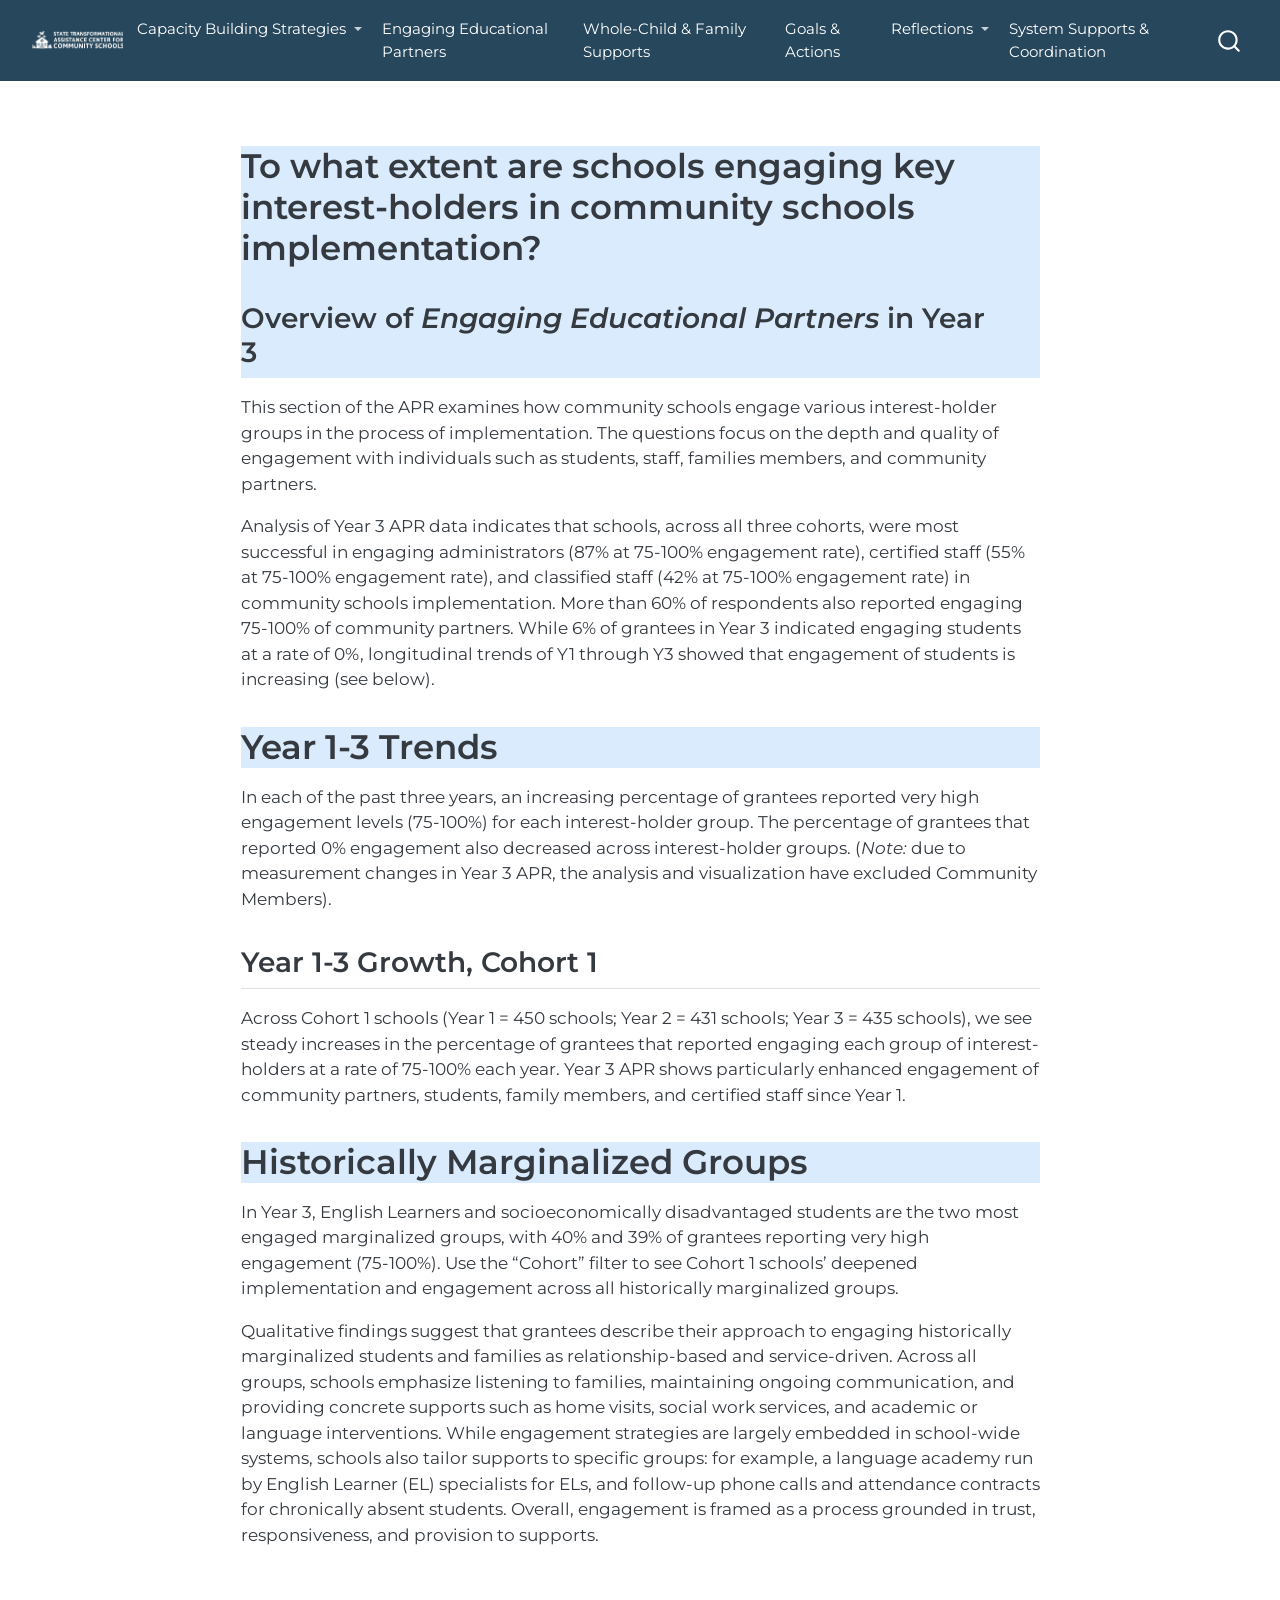
==== docs/Engaging Educational Partners.html @ 406f583f "inital commit" ====
<!DOCTYPE html>
<html xmlns="http://www.w3.org/1999/xhtml" lang="en" xml:lang="en"><head>

<meta charset="utf-8">
<meta name="generator" content="quarto-1.9.35">

<meta name="viewport" content="width=device-width, initial-scale=1.0, user-scalable=yes">


<title>Engaging Educational Partners</title>
<style>
/* Default styles provided by pandoc.
** See https://pandoc.org/MANUAL.html#variables-for-html for config info.
*/
code{white-space: pre-wrap;}
span.smallcaps{font-variant: small-caps;}
div.columns{display: flex; gap: min(4vw, 1.5em);}
div.column{flex: auto; overflow-x: auto;}
div.hanging-indent{margin-left: 1.5em; text-indent: -1.5em;}
ul.task-list{list-style: none;}
ul.task-list li input[type="checkbox"] {
  width: 0.8em;
  margin: 0 0.8em 0.2em -1em; /* quarto-specific, see https://github.com/quarto-dev/quarto-cli/issues/4556 */ 
  vertical-align: middle;
}
</style>


<script src="site_libs/quarto-nav/quarto-nav.js"></script>
<script src="site_libs/quarto-nav/headroom.min.js"></script>
<script src="site_libs/clipboard/clipboard.min.js"></script>
<script src="site_libs/quarto-search/autocomplete.umd.js"></script>
<script src="site_libs/quarto-search/fuse.min.js"></script>
<script src="site_libs/quarto-search/quarto-search.js"></script>
<meta name="quarto:offset" content="./">
<link href="./images/logo/STAC-Logo-Vertical.png" rel="icon" type="image/png">
<script src="site_libs/quarto-html/quarto.js" type="module"></script>
<script src="site_libs/quarto-html/tabsets/tabsets.js" type="module"></script>
<script src="site_libs/quarto-html/popper.min.js"></script>
<script src="site_libs/quarto-html/tippy.umd.min.js"></script>
<script src="site_libs/quarto-html/anchor.min.js"></script>
<link href="site_libs/quarto-html/tippy.css" rel="stylesheet">
<link href="site_libs/quarto-html/quarto-syntax-highlighting-46f66b053e56abd73bb6e954d61a315b.css" rel="stylesheet" id="quarto-text-highlighting-styles">
<script src="site_libs/bootstrap/bootstrap.min.js"></script>
<link href="site_libs/bootstrap/bootstrap-icons.css" rel="stylesheet">
<link href="site_libs/bootstrap/bootstrap-a0f9fd0d421825b736dc1bbcbcba2219.min.css" rel="stylesheet" append-hash="true" id="quarto-bootstrap" data-mode="light">
<script id="quarto-search-options" type="application/json">{
  "location": "navbar",
  "copy-button": false,
  "collapse-after": 3,
  "panel-placement": "end",
  "type": "overlay",
  "limit": 50,
  "keyboard-shortcut": [
    "f",
    "/",
    "s"
  ],
  "show-item-context": false,
  "language": {
    "search-no-results-text": "No results",
    "search-matching-documents-text": "matching documents",
    "search-copy-link-title": "Copy link to search",
    "search-hide-matches-text": "Hide additional matches",
    "search-more-match-text": "more match in this document",
    "search-more-matches-text": "more matches in this document",
    "search-clear-button-title": "Clear",
    "search-text-placeholder": "",
    "search-detached-cancel-button-title": "Cancel",
    "search-submit-button-title": "Submit",
    "search-label": "Search"
  }
}</script>


<link rel="stylesheet" href="styles.css">
</head>

<body class="nav-fixed fullcontent quarto-light">

<div id="quarto-search-results"></div>
  <header id="quarto-header" class="headroom fixed-top">
    <nav class="navbar navbar-expand-lg " data-bs-theme="dark">
      <div class="navbar-container container-fluid">
      <div class="navbar-brand-container mx-auto">
    <a href="./index.html" class="navbar-brand navbar-brand-logo">
    <img src="./images/logo/STAC-Logo-Horizontal-White.png" alt="" class="navbar-logo light-content">
    <img src="./images/logo/STAC-Logo-Horizontal-White.png" alt="" class="navbar-logo dark-content">
    </a>
  </div>
            <div id="quarto-search" class="" title="Search"></div>
          <button class="navbar-toggler" type="button" data-bs-toggle="collapse" data-bs-target="#navbarCollapse" aria-controls="navbarCollapse" role="menu" aria-expanded="false" aria-label="Toggle navigation" onclick="if (window.quartoToggleHeadroom) { window.quartoToggleHeadroom(); }">
  <span class="navbar-toggler-icon"></span>
</button>
          <div class="collapse navbar-collapse" id="navbarCollapse">
            <ul class="navbar-nav navbar-nav-scroll me-auto">
  <li class="nav-item dropdown ">
    <a class="nav-link dropdown-toggle" href="#" id="nav-menu-capacity-building-strategies" role="link" data-bs-toggle="dropdown" aria-expanded="false">
 <span class="menu-text">Capacity Building Strategies</span>
    </a>
    <ul class="dropdown-menu" aria-labelledby="nav-menu-capacity-building-strategies">    
        <li>
    <a class="dropdown-item" href="./CBS/Schools - Capacity Building Strategies.html">
 <span class="dropdown-text">Site</span></a>
  </li>  
        <li>
    <a class="dropdown-item" href="./CBS/cbs-lea.html">
 <span class="dropdown-text">LEA</span></a>
  </li>  
    </ul>
  </li>
  <li class="nav-item">
    <a class="nav-link active" href="./Engaging Educational Partners.html" aria-current="page"> 
<span class="menu-text">Engaging Educational Partners</span></a>
  </li>  
  <li class="nav-item">
    <a class="nav-link" href="./WCFSI.html"> 
<span class="menu-text">Whole-Child &amp; Family Supports</span></a>
  </li>  
  <li class="nav-item">
    <a class="nav-link" href="./Goals and Actions.html"> 
<span class="menu-text">Goals &amp; Actions</span></a>
  </li>  
  <li class="nav-item dropdown ">
    <a class="nav-link dropdown-toggle" href="#" id="nav-menu-reflections" role="link" data-bs-toggle="dropdown" aria-expanded="false">
 <span class="menu-text">Reflections</span>
    </a>
    <ul class="dropdown-menu" aria-labelledby="nav-menu-reflections">    
        <li>
    <a class="dropdown-item" href="./reflections/school-reflections.html">
 <span class="dropdown-text">Site</span></a>
  </li>  
        <li>
    <a class="dropdown-item" href="./reflections/lea-reflections.html">
 <span class="dropdown-text">LEA</span></a>
  </li>  
    </ul>
  </li>
  <li class="nav-item">
    <a class="nav-link" href="./system-level-analysis.html"> 
<span class="menu-text">System Supports &amp; Coordination</span></a>
  </li>  
</ul>
          </div> <!-- /navcollapse -->
            <div class="quarto-navbar-tools">
</div>
      </div> <!-- /container-fluid -->
    </nav>
</header>
<!-- content -->
<div id="quarto-content" class="quarto-container page-columns page-rows-contents page-layout-article page-navbar">
<!-- sidebar -->
<!-- margin-sidebar -->
    
<!-- main -->
<main class="content" id="quarto-document-content"><header id="title-block-header" class="quarto-title-block"></header>




<section id="to-what-extent-are-schools-engaging-key-interest-holders-in-community-schools-implementation" class="level1 hero-banner">
<h1>To what extent are schools engaging key interest-holders in community schools implementation?</h1>
<section id="overview-of-engaging-educational-partners-in-year-3" class="level2">
<h2 class="anchored" data-anchor-id="overview-of-engaging-educational-partners-in-year-3">Overview of <em>Engaging Educational Partners</em> in Year 3</h2>
</section>
</section>
<p>This section of the APR examines how community schools engage various interest-holder groups in the process of implementation. The questions focus on the depth and quality of engagement with individuals such as students, staff, families members, and community partners.</p>
<p>Analysis of Year 3 APR data indicates that schools, across all three cohorts, were most successful in engaging administrators (87% at 75-100% engagement rate), certified staff (55% at 75-100% engagement rate), and classified staff (42% at 75-100% engagement rate) in community schools implementation. More than 60% of respondents also reported engaging 75-100% of community partners. While 6% of grantees in Year 3 indicated engaging students at a rate of 0%, longitudinal trends of Y1 through Y3 showed that engagement of students is increasing (see below).</p>
<div class="tableauPlaceholder" id="viz1770403407906" style="position: relative"><noscript><a href="#"><img alt="Dashboard 1 " src="https://public.tableau.com/static/images/Y3/Y3_Engaging_Ed_Partners_2/Dashboard1/1_rss.png" style="border: none"></a></noscript><object class="tableauViz" style="display:none;"><param name="host_url" value="https%3A%2F%2Fpublic.tableau.com%2F"> <param name="embed_code_version" value="3"> <param name="site_root" value=""><param name="name" value="Y3_Engaging_Ed_Partners_2/Dashboard1"><param name="tabs" value="no"><param name="toolbar" value="yes"><param name="static_image" value="https://public.tableau.com/static/images/Y3/Y3_Engaging_Ed_Partners_2/Dashboard1/1.png"> <param name="animate_transition" value="yes"><param name="display_static_image" value="yes"><param name="display_spinner" value="yes"><param name="display_overlay" value="yes"><param name="display_count" value="yes"><param name="language" value="en-US"></object></div>                <script type="text/javascript">                    var divElement = document.getElementById('viz1770403407906');                    var vizElement = divElement.getElementsByTagName('object')[0];                    if ( divElement.offsetWidth > 800 ) { vizElement.style.width='1000px';vizElement.style.height='827px';} else if ( divElement.offsetWidth > 500 ) { vizElement.style.width='1000px';vizElement.style.height='827px';} else { vizElement.style.width='100%';vizElement.style.height='727px';}                     var scriptElement = document.createElement('script');                    scriptElement.src = 'https://public.tableau.com/javascripts/api/viz_v1.js';                    vizElement.parentNode.insertBefore(scriptElement, vizElement);                </script>
<section id="year-1-3-trends" class="level1 hero-banner">
<h1>Year 1-3 Trends</h1>
</section>
<p>In each of the past three years, an increasing percentage of grantees reported very high engagement levels (75-100%) for each interest-holder group. The percentage of grantees that reported 0% engagement also decreased across interest-holder groups. (<em>Note:</em> due to measurement changes in Year 3 APR, the analysis and visualization have excluded Community Members).</p>
<div class="tableauPlaceholder" id="viz1769935738367" style="position: relative"><noscript><a href="#"><img alt="Stacked_Years " src="https://public.tableau.com/static/images/En/Engage_Ed_Partners_AllYears/Stacked_Years/1_rss.png" style="border: none"></a></noscript><object class="tableauViz" style="display:none;"><param name="host_url" value="https%3A%2F%2Fpublic.tableau.com%2F"> <param name="embed_code_version" value="3"> <param name="site_root" value=""><param name="name" value="Engage_Ed_Partners_AllYears/Stacked_Years"><param name="tabs" value="no"><param name="toolbar" value="yes"><param name="static_image" value="https://public.tableau.com/static/images/En/Engage_Ed_Partners_AllYears/Stacked_Years/1.png"> <param name="animate_transition" value="yes"><param name="display_static_image" value="yes"><param name="display_spinner" value="yes"><param name="display_overlay" value="yes"><param name="display_count" value="yes"><param name="language" value="en-US"></object></div>                <script type="text/javascript">                    var divElement = document.getElementById('viz1769935738367');                    var vizElement = divElement.getElementsByTagName('object')[0];                    if ( divElement.offsetWidth > 800 ) { vizElement.style.width='1000px';vizElement.style.height='827px';} else if ( divElement.offsetWidth > 500 ) { vizElement.style.width='1000px';vizElement.style.height='827px';} else { vizElement.style.width='100%';vizElement.style.height='1127px';}                     var scriptElement = document.createElement('script');                    scriptElement.src = 'https://public.tableau.com/javascripts/api/viz_v1.js';                    vizElement.parentNode.insertBefore(scriptElement, vizElement);                </script>
<section id="year-1-3-growth-cohort-1" class="level2">
<h2 class="anchored" data-anchor-id="year-1-3-growth-cohort-1">Year 1-3 Growth, Cohort 1</h2>
<p>Across Cohort 1 schools (Year 1 = 450 schools; Year 2 = 431 schools; Year 3 = 435 schools), we see steady increases in the percentage of grantees that reported engaging each group of interest-holders at a rate of 75-100% each year. Year 3 APR shows particularly enhanced engagement of community partners, students, family members, and certified staff since Year 1.</p>
<div class="tableauPlaceholder" id="viz1770403913895" style="position: relative"><noscript><a href="#"><img alt="Stacked_Years " src="https://public.tableau.com/static/images/En/Engage_Growth_High_Engagement/Stacked_Years/1_rss.png" style="border: none"></a></noscript><object class="tableauViz" style="display:none;"><param name="host_url" value="https%3A%2F%2Fpublic.tableau.com%2F"> <param name="embed_code_version" value="3"> <param name="site_root" value=""><param name="name" value="Engage_Growth_High_Engagement/Stacked_Years"><param name="tabs" value="no"><param name="toolbar" value="yes"><param name="static_image" value="https://public.tableau.com/static/images/En/Engage_Growth_High_Engagement/Stacked_Years/1.png"> <param name="animate_transition" value="yes"><param name="display_static_image" value="yes"><param name="display_spinner" value="yes"><param name="display_overlay" value="yes"><param name="display_count" value="yes"><param name="language" value="en-US"></object></div>                <script type="text/javascript">                    var divElement = document.getElementById('viz1770403913895');                    var vizElement = divElement.getElementsByTagName('object')[0];                    if ( divElement.offsetWidth > 800 ) { vizElement.style.width='1000px';vizElement.style.height='827px';} else if ( divElement.offsetWidth > 500 ) { vizElement.style.width='1000px';vizElement.style.height='827px';} else { vizElement.style.width='100%';vizElement.style.height='727px';}                     var scriptElement = document.createElement('script');                    scriptElement.src = 'https://public.tableau.com/javascripts/api/viz_v1.js';                    vizElement.parentNode.insertBefore(scriptElement, vizElement);                </script>
</section>
<section id="historically-marginalized-groups" class="level1 hero-banner">
<h1>Historically Marginalized Groups</h1>
</section>
<p>In Year 3, English Learners and socioeconomically disadvantaged students are the two most engaged marginalized groups, with 40% and 39% of grantees reporting very high engagement (75-100%). Use the “Cohort” filter to see Cohort 1 schools’ deepened implementation and engagement across all historically marginalized groups.</p>
<p>Qualitative findings suggest that grantees describe their approach to engaging historically marginalized students and families as relationship-based and service-driven. Across all groups, schools emphasize listening to families, maintaining ongoing communication, and providing concrete supports such as home visits, social work services, and academic or language interventions. While engagement strategies are largely embedded in school-wide systems, schools also tailor supports to specific groups: for example, a language academy run by English Learner (EL) specialists for ELs, and follow-up phone calls and attendance contracts for chronically absent students. Overall, engagement is framed as a process grounded in trust, responsiveness, and provision to supports.</p>
<div class="tableauPlaceholder" id="viz1769935641870" style="position: relative"><noscript><a href="#"><img alt="Dashboard 1 " src="https://public.tableau.com/static/images/Y3/Y3_Engaging_Marginalized/Dashboard1/1_rss.png" style="border: none"></a></noscript><object class="tableauViz" style="display:none;"><param name="host_url" value="https%3A%2F%2Fpublic.tableau.com%2F"> <param name="embed_code_version" value="3"> <param name="site_root" value=""><param name="name" value="Y3_Engaging_Marginalized/Dashboard1"><param name="tabs" value="no"><param name="toolbar" value="yes"><param name="static_image" value="https://public.tableau.com/static/images/Y3/Y3_Engaging_Marginalized/Dashboard1/1.png"> <param name="animate_transition" value="yes"><param name="display_static_image" value="yes"><param name="display_spinner" value="yes"><param name="display_overlay" value="yes"><param name="display_count" value="yes"><param name="language" value="en-US"></object></div>                <script type="text/javascript">                    var divElement = document.getElementById('viz1769935641870');                    var vizElement = divElement.getElementsByTagName('object')[0];                    if ( divElement.offsetWidth > 800 ) { vizElement.style.width='1000px';vizElement.style.height='827px';} else if ( divElement.offsetWidth > 500 ) { vizElement.style.width='1000px';vizElement.style.height='827px';} else { vizElement.style.width='100%';vizElement.style.height='727px';}                     var scriptElement = document.createElement('script');                    scriptElement.src = 'https://public.tableau.com/javascripts/api/viz_v1.js';                    vizElement.parentNode.insertBefore(scriptElement, vizElement);                </script>



</main> <!-- /main -->
<script id="quarto-html-after-body" type="application/javascript">
  window.document.addEventListener("DOMContentLoaded", function (event) {
    const icon = "";
    const anchorJS = new window.AnchorJS();
    anchorJS.options = {
      placement: 'right',
      icon: icon
    };
    anchorJS.add('.anchored');
    const isCodeAnnotation = (el) => {
      for (const clz of el.classList) {
        if (clz.startsWith('code-annotation-')) {                     
          return true;
        }
      }
      return false;
    }
    const onCopySuccess = function(e) {
      // button target
      const button = e.trigger;
      // don't keep focus
      button.blur();
      // flash "checked"
      button.classList.add('code-copy-button-checked');
      var currentTitle = button.getAttribute("title");
      button.setAttribute("title", "Copied!");
      let tooltip;
      if (window.bootstrap) {
        button.setAttribute("data-bs-toggle", "tooltip");
        button.setAttribute("data-bs-placement", "left");
        button.setAttribute("data-bs-title", "Copied!");
        tooltip = new bootstrap.Tooltip(button, 
          { trigger: "manual", 
            customClass: "code-copy-button-tooltip",
            offset: [0, -8]});
        tooltip.show();    
      }
      setTimeout(function() {
        if (tooltip) {
          tooltip.hide();
          button.removeAttribute("data-bs-title");
          button.removeAttribute("data-bs-toggle");
          button.removeAttribute("data-bs-placement");
        }
        button.setAttribute("title", currentTitle);
        button.classList.remove('code-copy-button-checked');
      }, 1000);
      // clear code selection
      e.clearSelection();
    }
    const getTextToCopy = function(trigger) {
      const outerScaffold = trigger.parentElement.cloneNode(true);
      const codeEl = outerScaffold.querySelector('code');
      for (const childEl of codeEl.children) {
        if (isCodeAnnotation(childEl)) {
          childEl.remove();
        }
      }
      return codeEl.innerText;
    }
    const clipboard = new window.ClipboardJS('.code-copy-button:not([data-in-quarto-modal])', {
      text: getTextToCopy
    });
    clipboard.on('success', onCopySuccess);
    if (window.document.getElementById('quarto-embedded-source-code-modal')) {
      const clipboardModal = new window.ClipboardJS('.code-copy-button[data-in-quarto-modal]', {
        text: getTextToCopy,
        container: window.document.getElementById('quarto-embedded-source-code-modal')
      });
      clipboardModal.on('success', onCopySuccess);
    }
      var localhostRegex = new RegExp(/^(?:http|https):\/\/localhost\:?[0-9]*\//);
      var mailtoRegex = new RegExp(/^mailto:/);
        var filterRegex = new RegExp('/' + window.location.host + '/');
      var isInternal = (href) => {
          return filterRegex.test(href) || localhostRegex.test(href) || mailtoRegex.test(href);
      }
      // Inspect non-navigation links and adorn them if external
     var links = window.document.querySelectorAll('a[href]:not(.nav-link):not(.navbar-brand):not(.toc-action):not(.sidebar-link):not(.sidebar-item-toggle):not(.pagination-link):not(.no-external):not([aria-hidden]):not(.dropdown-item):not(.quarto-navigation-tool):not(.about-link)');
      for (var i=0; i<links.length; i++) {
        const link = links[i];
        if (!isInternal(link.href)) {
          // undo the damage that might have been done by quarto-nav.js in the case of
          // links that we want to consider external
          if (link.dataset.originalHref !== undefined) {
            link.href = link.dataset.originalHref;
          }
        }
      }
    function tippyHover(el, contentFn, onTriggerFn, onUntriggerFn) {
      const config = {
        allowHTML: true,
        maxWidth: 500,
        delay: 100,
        arrow: false,
        appendTo: function(el) {
            return el.parentElement;
        },
        interactive: true,
        interactiveBorder: 10,
        theme: 'quarto',
        placement: 'bottom-start',
      };
      if (contentFn) {
        config.content = contentFn;
      }
      if (onTriggerFn) {
        config.onTrigger = onTriggerFn;
      }
      if (onUntriggerFn) {
        config.onUntrigger = onUntriggerFn;
      }
      window.tippy(el, config); 
    }
    const noterefs = window.document.querySelectorAll('a[role="doc-noteref"]');
    for (var i=0; i<noterefs.length; i++) {
      const ref = noterefs[i];
      tippyHover(ref, function() {
        // use id or data attribute instead here
        let href = ref.getAttribute('data-footnote-href') || ref.getAttribute('href');
        try { href = new URL(href).hash; } catch {}
        const id = href.replace(/^#\/?/, "");
        const note = window.document.getElementById(id);
        if (note) {
          return note.innerHTML;
        } else {
          return "";
        }
      });
    }
    const xrefs = window.document.querySelectorAll('a.quarto-xref');
    const processXRef = (id, note) => {
      // Strip column container classes
      const stripColumnClz = (el) => {
        el.classList.remove("page-full", "page-columns");
        if (el.children) {
          for (const child of el.children) {
            stripColumnClz(child);
          }
        }
      }
      stripColumnClz(note)
      if (id === null || id.startsWith('sec-')) {
        // Special case sections, only their first couple elements
        const container = document.createElement("div");
        if (note.children && note.children.length > 2) {
          container.appendChild(note.children[0].cloneNode(true));
          for (let i = 1; i < note.children.length; i++) {
            const child = note.children[i];
            if (child.tagName === "P" && child.innerText === "") {
              continue;
            } else {
              container.appendChild(child.cloneNode(true));
              break;
            }
          }
          if (window.Quarto?.typesetMath) {
            window.Quarto.typesetMath(container);
          }
          return container.innerHTML
        } else {
          if (window.Quarto?.typesetMath) {
            window.Quarto.typesetMath(note);
          }
          return note.innerHTML;
        }
      } else {
        // Remove any anchor links if they are present
        const anchorLink = note.querySelector('a.anchorjs-link');
        if (anchorLink) {
          anchorLink.remove();
        }
        if (window.Quarto?.typesetMath) {
          window.Quarto.typesetMath(note);
        }
        if (note.classList.contains("callout")) {
          return note.outerHTML;
        } else {
          return note.innerHTML;
        }
      }
    }
    for (var i=0; i<xrefs.length; i++) {
      const xref = xrefs[i];
      tippyHover(xref, undefined, function(instance) {
        instance.disable();
        let url = xref.getAttribute('href');
        let hash = undefined; 
        if (url.startsWith('#')) {
          hash = url;
        } else {
          try { hash = new URL(url).hash; } catch {}
        }
        if (hash) {
          const id = hash.replace(/^#\/?/, "");
          const note = window.document.getElementById(id);
          if (note !== null) {
            try {
              const html = processXRef(id, note.cloneNode(true));
              instance.setContent(html);
            } finally {
              instance.enable();
              instance.show();
            }
          } else {
            // See if we can fetch this
            fetch(url.split('#')[0])
            .then(res => res.text())
            .then(html => {
              const parser = new DOMParser();
              const htmlDoc = parser.parseFromString(html, "text/html");
              const note = htmlDoc.getElementById(id);
              if (note !== null) {
                const html = processXRef(id, note);
                instance.setContent(html);
              } 
            }).finally(() => {
              instance.enable();
              instance.show();
            });
          }
        } else {
          // See if we can fetch a full url (with no hash to target)
          // This is a special case and we should probably do some content thinning / targeting
          fetch(url)
          .then(res => res.text())
          .then(html => {
            const parser = new DOMParser();
            const htmlDoc = parser.parseFromString(html, "text/html");
            const note = htmlDoc.querySelector('main.content');
            if (note !== null) {
              // This should only happen for chapter cross references
              // (since there is no id in the URL)
              // remove the first header
              if (note.children.length > 0 && note.children[0].tagName === "HEADER") {
                note.children[0].remove();
              }
              const html = processXRef(null, note);
              instance.setContent(html);
            } 
          }).finally(() => {
            instance.enable();
            instance.show();
          });
        }
      }, function(instance) {
      });
    }
        let selectedAnnoteEl;
        const selectorForAnnotation = ( cell, annotation) => {
          let cellAttr = 'data-code-cell="' + cell + '"';
          let lineAttr = 'data-code-annotation="' +  annotation + '"';
          const selector = 'span[' + cellAttr + '][' + lineAttr + ']';
          return selector;
        }
        const selectCodeLines = (annoteEl) => {
          const doc = window.document;
          const targetCell = annoteEl.getAttribute("data-target-cell");
          const targetAnnotation = annoteEl.getAttribute("data-target-annotation");
          const annoteSpan = window.document.querySelector(selectorForAnnotation(targetCell, targetAnnotation));
          const lines = annoteSpan.getAttribute("data-code-lines").split(",");
          const lineIds = lines.map((line) => {
            return targetCell + "-" + line;
          })
          let top = null;
          let height = null;
          let parent = null;
          if (lineIds.length > 0) {
              //compute the position of the single el (top and bottom and make a div)
              const el = window.document.getElementById(lineIds[0]);
              top = el.offsetTop;
              height = el.offsetHeight;
              parent = el.parentElement.parentElement;
            if (lineIds.length > 1) {
              const lastEl = window.document.getElementById(lineIds[lineIds.length - 1]);
              const bottom = lastEl.offsetTop + lastEl.offsetHeight;
              height = bottom - top;
            }
            if (top !== null && height !== null && parent !== null) {
              // cook up a div (if necessary) and position it 
              let div = window.document.getElementById("code-annotation-line-highlight");
              if (div === null) {
                div = window.document.createElement("div");
                div.setAttribute("id", "code-annotation-line-highlight");
                div.style.position = 'absolute';
                parent.appendChild(div);
              }
              div.style.top = top - 2 + "px";
              div.style.height = height + 4 + "px";
              div.style.left = 0;
              let gutterDiv = window.document.getElementById("code-annotation-line-highlight-gutter");
              if (gutterDiv === null) {
                gutterDiv = window.document.createElement("div");
                gutterDiv.setAttribute("id", "code-annotation-line-highlight-gutter");
                gutterDiv.style.position = 'absolute';
                const codeCell = window.document.getElementById(targetCell);
                const gutter = codeCell.querySelector('.code-annotation-gutter');
                gutter.appendChild(gutterDiv);
              }
              gutterDiv.style.top = top - 2 + "px";
              gutterDiv.style.height = height + 4 + "px";
            }
            selectedAnnoteEl = annoteEl;
          }
        };
        const unselectCodeLines = () => {
          const elementsIds = ["code-annotation-line-highlight", "code-annotation-line-highlight-gutter"];
          elementsIds.forEach((elId) => {
            const div = window.document.getElementById(elId);
            if (div) {
              div.remove();
            }
          });
          selectedAnnoteEl = undefined;
        };
          // Handle positioning of the toggle
      window.addEventListener(
        "resize",
        throttle(() => {
          elRect = undefined;
          if (selectedAnnoteEl) {
            selectCodeLines(selectedAnnoteEl);
          }
        }, 10)
      );
      function throttle(fn, ms) {
      let throttle = false;
      let timer;
        return (...args) => {
          if(!throttle) { // first call gets through
              fn.apply(this, args);
              throttle = true;
          } else { // all the others get throttled
              if(timer) clearTimeout(timer); // cancel #2
              timer = setTimeout(() => {
                fn.apply(this, args);
                timer = throttle = false;
              }, ms);
          }
        };
      }
        // Attach click handler to the DT
        const annoteDls = window.document.querySelectorAll('dt[data-target-cell]');
        for (const annoteDlNode of annoteDls) {
          annoteDlNode.addEventListener('click', (event) => {
            const clickedEl = event.target;
            if (clickedEl !== selectedAnnoteEl) {
              unselectCodeLines();
              const activeEl = window.document.querySelector('dt[data-target-cell].code-annotation-active');
              if (activeEl) {
                activeEl.classList.remove('code-annotation-active');
              }
              selectCodeLines(clickedEl);
              clickedEl.classList.add('code-annotation-active');
            } else {
              // Unselect the line
              unselectCodeLines();
              clickedEl.classList.remove('code-annotation-active');
            }
          });
        }
    const findCites = (el) => {
      const parentEl = el.parentElement;
      if (parentEl) {
        const cites = parentEl.dataset.cites;
        if (cites) {
          return {
            el,
            cites: cites.split(' ')
          };
        } else {
          return findCites(el.parentElement)
        }
      } else {
        return undefined;
      }
    };
    var bibliorefs = window.document.querySelectorAll('a[role="doc-biblioref"]');
    for (var i=0; i<bibliorefs.length; i++) {
      const ref = bibliorefs[i];
      const citeInfo = findCites(ref);
      if (citeInfo) {
        tippyHover(citeInfo.el, function() {
          var popup = window.document.createElement('div');
          citeInfo.cites.forEach(function(cite) {
            var citeDiv = window.document.createElement('div');
            citeDiv.classList.add('hanging-indent');
            citeDiv.classList.add('csl-entry');
            var biblioDiv = window.document.getElementById('ref-' + cite);
            if (biblioDiv) {
              citeDiv.innerHTML = biblioDiv.innerHTML;
            }
            popup.appendChild(citeDiv);
          });
          return popup.innerHTML;
        });
      }
    }
  });
  </script>
</div> <!-- /content -->




</body></html>
---- docs/site_libs/quarto-html/tippy.css ----
.tippy-box[data-animation=fade][data-state=hidden]{opacity:0}[data-tippy-root]{max-width:calc(100vw - 10px)}.tippy-box{position:relative;background-color:#333;color:#fff;border-radius:4px;font-size:14px;line-height:1.4;white-space:normal;outline:0;transition-property:transform,visibility,opacity}.tippy-box[data-placement^=top]>.tippy-arrow{bottom:0}.tippy-box[data-placement^=top]>.tippy-arrow:before{bottom:-7px;left:0;border-width:8px 8px 0;border-top-color:initial;transform-origin:center top}.tippy-box[data-placement^=bottom]>.tippy-arrow{top:0}.tippy-box[data-placement^=bottom]>.tippy-arrow:before{top:-7px;left:0;border-width:0 8px 8px;border-bottom-color:initial;transform-origin:center bottom}.tippy-box[data-placement^=left]>.tippy-arrow{right:0}.tippy-box[data-placement^=left]>.tippy-arrow:before{border-width:8px 0 8px 8px;border-left-color:initial;right:-7px;transform-origin:center left}.tippy-box[data-placement^=right]>.tippy-arrow{left:0}.tippy-box[data-placement^=right]>.tippy-arrow:before{left:-7px;border-width:8px 8px 8px 0;border-right-color:initial;transform-origin:center right}.tippy-box[data-inertia][data-state=visible]{transition-timing-function:cubic-bezier(.54,1.5,.38,1.11)}.tippy-arrow{width:16px;height:16px;color:#333}.tippy-arrow:before{content:"";position:absolute;border-color:transparent;border-style:solid}.tippy-content{position:relative;padding:5px 9px;z-index:1}
---- docs/site_libs/quarto-html/quarto-syntax-highlighting-46f66b053e56abd73bb6e954d61a315b.css ----
/* quarto syntax highlight colors */
:root {
  --quarto-hl-ot-color: #003B4F;
  --quarto-hl-at-color: #657422;
  --quarto-hl-ss-color: #20794D;
  --quarto-hl-an-color: #5E5E5E;
  --quarto-hl-fu-color: #4758AB;
  --quarto-hl-st-color: #20794D;
  --quarto-hl-cf-color: #003B4F;
  --quarto-hl-op-color: #5E5E5E;
  --quarto-hl-er-color: #AD0000;
  --quarto-hl-bn-color: #AD0000;
  --quarto-hl-al-color: #AD0000;
  --quarto-hl-va-color: #111111;
  --quarto-hl-bu-color: inherit;
  --quarto-hl-ex-color: inherit;
  --quarto-hl-pp-color: #AD0000;
  --quarto-hl-in-color: #5E5E5E;
  --quarto-hl-vs-color: #20794D;
  --quarto-hl-wa-color: #5E5E5E;
  --quarto-hl-do-color: #5E5E5E;
  --quarto-hl-im-color: #00769E;
  --quarto-hl-ch-color: #20794D;
  --quarto-hl-dt-color: #AD0000;
  --quarto-hl-fl-color: #AD0000;
  --quarto-hl-co-color: #5E5E5E;
  --quarto-hl-cv-color: #5E5E5E;
  --quarto-hl-cn-color: #8f5902;
  --quarto-hl-sc-color: #5E5E5E;
  --quarto-hl-dv-color: #AD0000;
  --quarto-hl-kw-color: #003B4F;
}

/* other quarto variables */
:root {
  --quarto-font-monospace: SFMono-Regular, Menlo, Monaco, Consolas, "Liberation Mono", "Courier New", monospace;
}

/* syntax highlight based on Pandoc's rules */
pre > code.sourceCode > span {
  color: #003B4F;
}

code.sourceCode > span {
  color: #003B4F;
}

div.sourceCode,
div.sourceCode pre.sourceCode {
  color: #003B4F;
}

/* Normal */
code span {
  color: #003B4F;
}

/* Alert */
code span.al {
  color: #AD0000;
  font-style: inherit;
}

/* Annotation */
code span.an {
  color: #5E5E5E;
  font-style: inherit;
}

/* Attribute */
code span.at {
  color: #657422;
  font-style: inherit;
}

/* BaseN */
code span.bn {
  color: #AD0000;
  font-style: inherit;
}

/* BuiltIn */
code span.bu {
  font-style: inherit;
}

/* ControlFlow */
code span.cf {
  color: #003B4F;
  font-weight: bold;
  font-style: inherit;
}

/* Char */
code span.ch {
  color: #20794D;
  font-style: inherit;
}

/* Constant */
code span.cn {
  color: #8f5902;
  font-style: inherit;
}

/* Comment */
code span.co {
  color: #5E5E5E;
  font-style: inherit;
}

/* CommentVar */
code span.cv {
  color: #5E5E5E;
  font-style: italic;
}

/* Documentation */
code span.do {
  color: #5E5E5E;
  font-style: italic;
}

/* DataType */
code span.dt {
  color: #AD0000;
  font-style: inherit;
}

/* DecVal */
code span.dv {
  color: #AD0000;
  font-style: inherit;
}

/* Error */
code span.er {
  color: #AD0000;
  font-style: inherit;
}

/* Extension */
code span.ex {
  font-style: inherit;
}

/* Float */
code span.fl {
  color: #AD0000;
  font-style: inherit;
}

/* Function */
code span.fu {
  color: #4758AB;
  font-style: inherit;
}

/* Import */
code span.im {
  color: #00769E;
  font-style: inherit;
}

/* Information */
code span.in {
  color: #5E5E5E;
  font-style: inherit;
}

/* Keyword */
code span.kw {
  color: #003B4F;
  font-weight: bold;
  font-style: inherit;
}

/* Operator */
code span.op {
  color: #5E5E5E;
  font-style: inherit;
}

/* Other */
code span.ot {
  color: #003B4F;
  font-style: inherit;
}

/* Preprocessor */
code span.pp {
  color: #AD0000;
  font-style: inherit;
}

/* SpecialChar */
code span.sc {
  color: #5E5E5E;
  font-style: inherit;
}

/* SpecialString */
code span.ss {
  color: #20794D;
  font-style: inherit;
}

/* String */
code span.st {
  color: #20794D;
  font-style: inherit;
}

/* Variable */
code span.va {
  color: #111111;
  font-style: inherit;
}

/* VerbatimString */
code span.vs {
  color: #20794D;
  font-style: inherit;
}

/* Warning */
code span.wa {
  color: #5E5E5E;
  font-style: italic;
}

.prevent-inlining {
  content: "</";
}

/*# sourceMappingURL=5022ed312398f59a55adce476d7327af.css.map */
---- docs/styles.css ----
/* css styles */

/* Optional: load Montserrat (STAC font option) for supporting UI text if desired */
@import url("https://fonts.googleapis.com/css2?family=Montserrat:wght@400;600;700&display=swap");

/* ------------------------------------------------------------
   STAC / UCLA Color System (from your palette)
   Prefer S-TAC brand colors (#097691, #5CBC5A, #1D6EA5, #005DAA)
   ------------------------------------------------------------ */
:root {
  /* S-TAC Brand Colors (use often) */
  --stac-teal:  #097691;
  --stac-dark-teal: #27475C;
  --stac-green: #5CBC5A;
  --stac-blue-1:#1D6EA5;
  --stac-blue-2:#005DAA;   /* best “primary” candidate */

  /* UCLA secondary palette */
  --ucla-blue:  #2774AE;
  --ucla-gold:  #FFD100;

  /* UCLA blues (for hovers/contrast) */
  --ucla-darkest-blue:#003B5C;
  --ucla-darker-blue: #005587;
  --ucla-lighter-blue: #8BB8E8;
  --ucla-lightest-blue:#DAEBFE;

  /* Gold variants */
  --ucla-darkest-gold:#FFBB1C;
  --ucla-darker-gold: #FFC72C;

  /* Additional palette (optional) */
  --stac-fig-green:#73B662;
  --stac-gold-2:   #F4C210;
  --stac-cyan:     #0DB0D8;
  --stac-cyan-lite:#87E1F8;
  --stac-cyan-bg:  #E7F9FE;
  --neutral-700:   #7F7F7F;

  /* Do not use unless necessary: #913D88 */
}

/* ------------------------------------------------------------
   Typography (per guide convention)
   Titles: Arial
   Subtitles + Main: Avenir (with fallbacks)
   ------------------------------------------------------------ */
body {
  font-family: "Montserrat", Avenir, "Avenir Next", "Gill Sans", system-ui, -apple-system,
               "Segoe UI", Roboto, "Helvetica Neue", Arial, sans-serif;
}

/* Titles / headings */
h1, h2, h3, h4, h5, h6 {
  font-family: "Montserrat", Arial, system-ui, -apple-system, "Segoe UI", sans-serif;
  color: #343a40;
}

/* UI chrome */
.navbar,
.sidebar,
.toc {
  font-family: "Montserrat", Avenir, "Avenir Next", "Gill Sans", Arial, sans-serif;
}

/* Hide Quarto page title block entirely */
.quarto-title-block {
  display: none;
}

li::marker {
  color: #343a40;
}
/* ------------------------------------------------------------
   Navbar (switch to STAC primary blue)
   ------------------------------------------------------------ */
.navbar {
  background-color: var(--stac-dark-teal) !important;
}

/* Navbar font size (top-level items) */
.navbar .navbar-nav > .nav-item > .nav-link {
  font-size: 0.9rem;
}

/* Navbar links */
.navbar a,
.navbar-brand {
  color: white !important;
}

.navbar a:hover {
  /* Use UCLA gold as the high-contrast accent */
  color: var(--stac-green) !important;
}


/* Navbar dropdown menu (base) */
.navbar .dropdown-menu {
  background-color: var(--stac-teal) !important;
}

/* Dropdown items */
.navbar .dropdown-menu .dropdown-item {
  font-size: 0.85rem;
}

/* Dropdown item text (default state) */
.navbar .dropdown-menu .dropdown-item {
  color: white !important;
}

/* Hover state: dark teal background + green text */
.navbar .dropdown-menu .dropdown-item:hover,
.navbar .dropdown-menu .dropdown-item:focus {
  background-color: var(--stac-dark-teal) !important;
  color: var(--stac-green) !important;
}

/* Nav bar toggler */
/* Navbar hamburger (mobile menu) icon */
.navbar-toggler {
  border-color: white !important;
}

/* Hamburger icon lines */
.navbar-toggler-icon {
  filter: brightness(0) invert(1);
}

/* ------------------------------------------------------------
   Sidebar styling (light STAC background + STAC active state)
   ------------------------------------------------------------ */
.sidebar {
  background-color: #ffffff !important;
  color: #343a40;
}

.sidebar a.active {
  color: var(--stac-blue-2);
  font-weight: 600;
}

.sidebar a.active {
  color: var(--stac-blue-2);
  font-weight: 600;
}

/* Optional: non-active sidebar link hover */
.sidebar a:hover {
  color: var(--stac-teal);
}


/* ------------------------------------------------------------
   Search styling in navbar
   ------------------------------------------------------------ */

/* Search icon in navbar */
.navbar .aa-SearchIcon,
.navbar .aa-SubmitIcon {
  color: white !important;
  fill: white !important;
}

/* Search input box */
.navbar .aa-Input {
  background-color: white;
  color: var(--stac-blue-2);
  border: 1px solid white;
}

/* Placeholder text */
.navbar .aa-Input::placeholder {
  color: var(--stac-blue-2);
  opacity: 0.7;
}

/* Search button */
.navbar .aa-SubmitButton {
  background-color: var(--stac-blue-1);
  border: 1px solid white;
}

/* Hover / focus */
.navbar .aa-SubmitButton:hover,
.navbar .aa-SubmitButton:focus-within {
  background-color: var(--ucla-darkest-blue);
}

/* Search modal results header / detached button */
.aa-DetachedSearchButton {
  border-color: white;
}


/* ------------------------------------------------------------
   Details in sidebar
   ------------------------------------------------------------ */

details {
  color: #343a40; 
}

details summary {
  color: #343a40; 
}


/* ------------------------------------------------------------
   Hero Banner
   ------------------------------------------------------------ */
   
/* Blue hero banner section */
.hero-banner {
  background-color: var(--ucla-lightest-blue);
}

/* Remove separator line inside hero banner */
.hero-banner h2 {
  border-bottom: none !important;
}
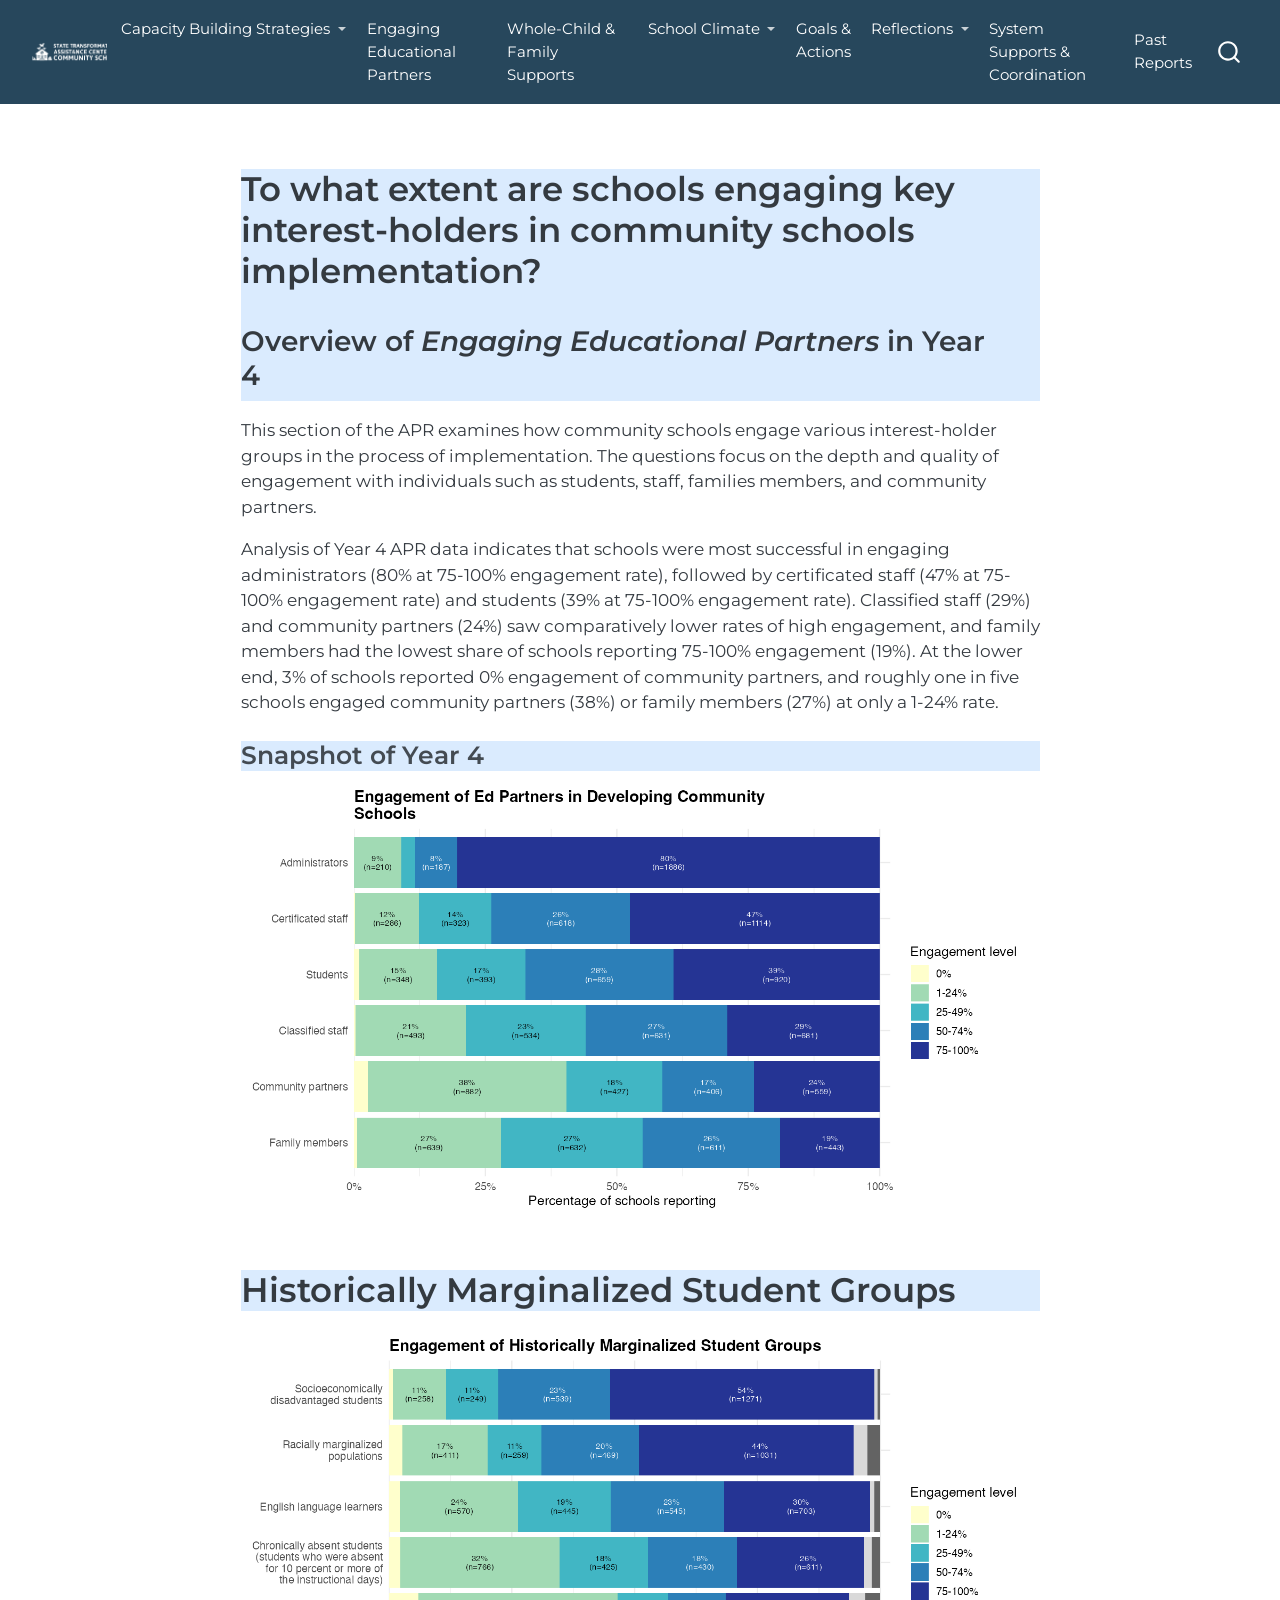
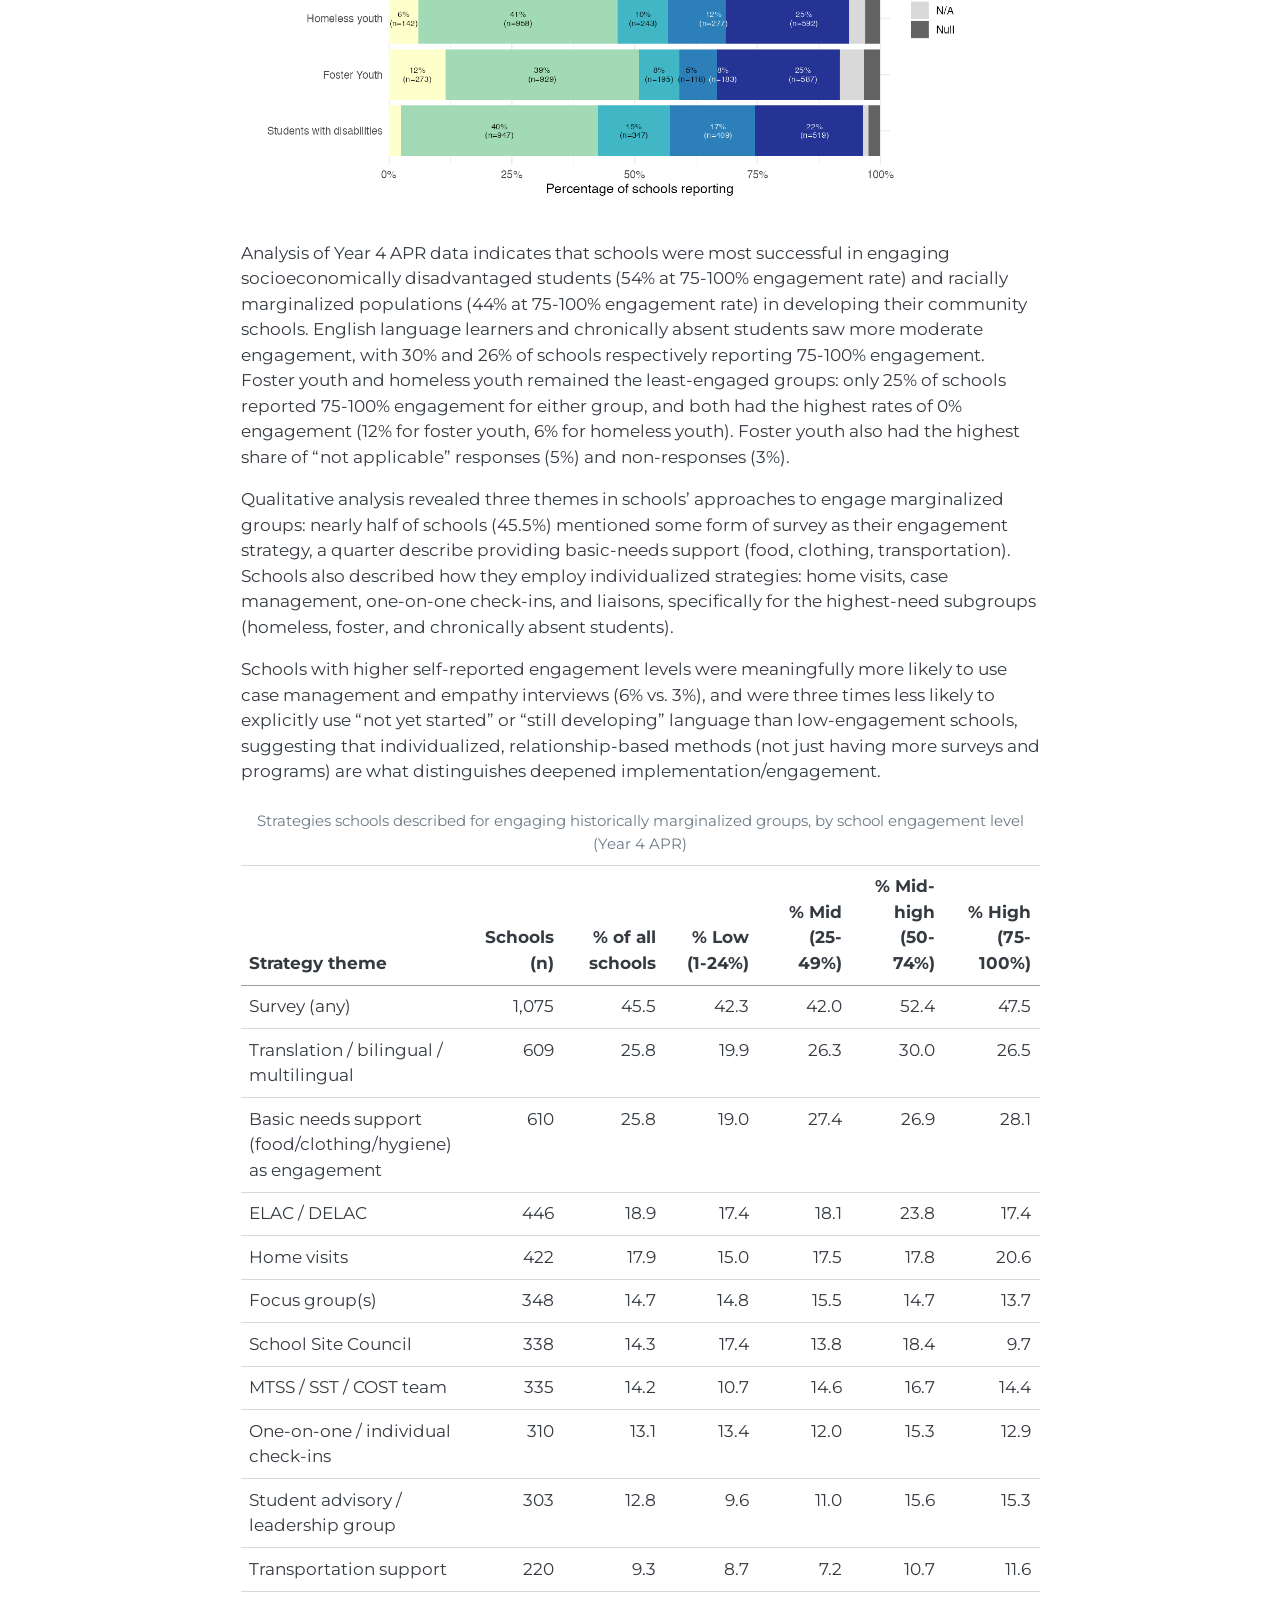
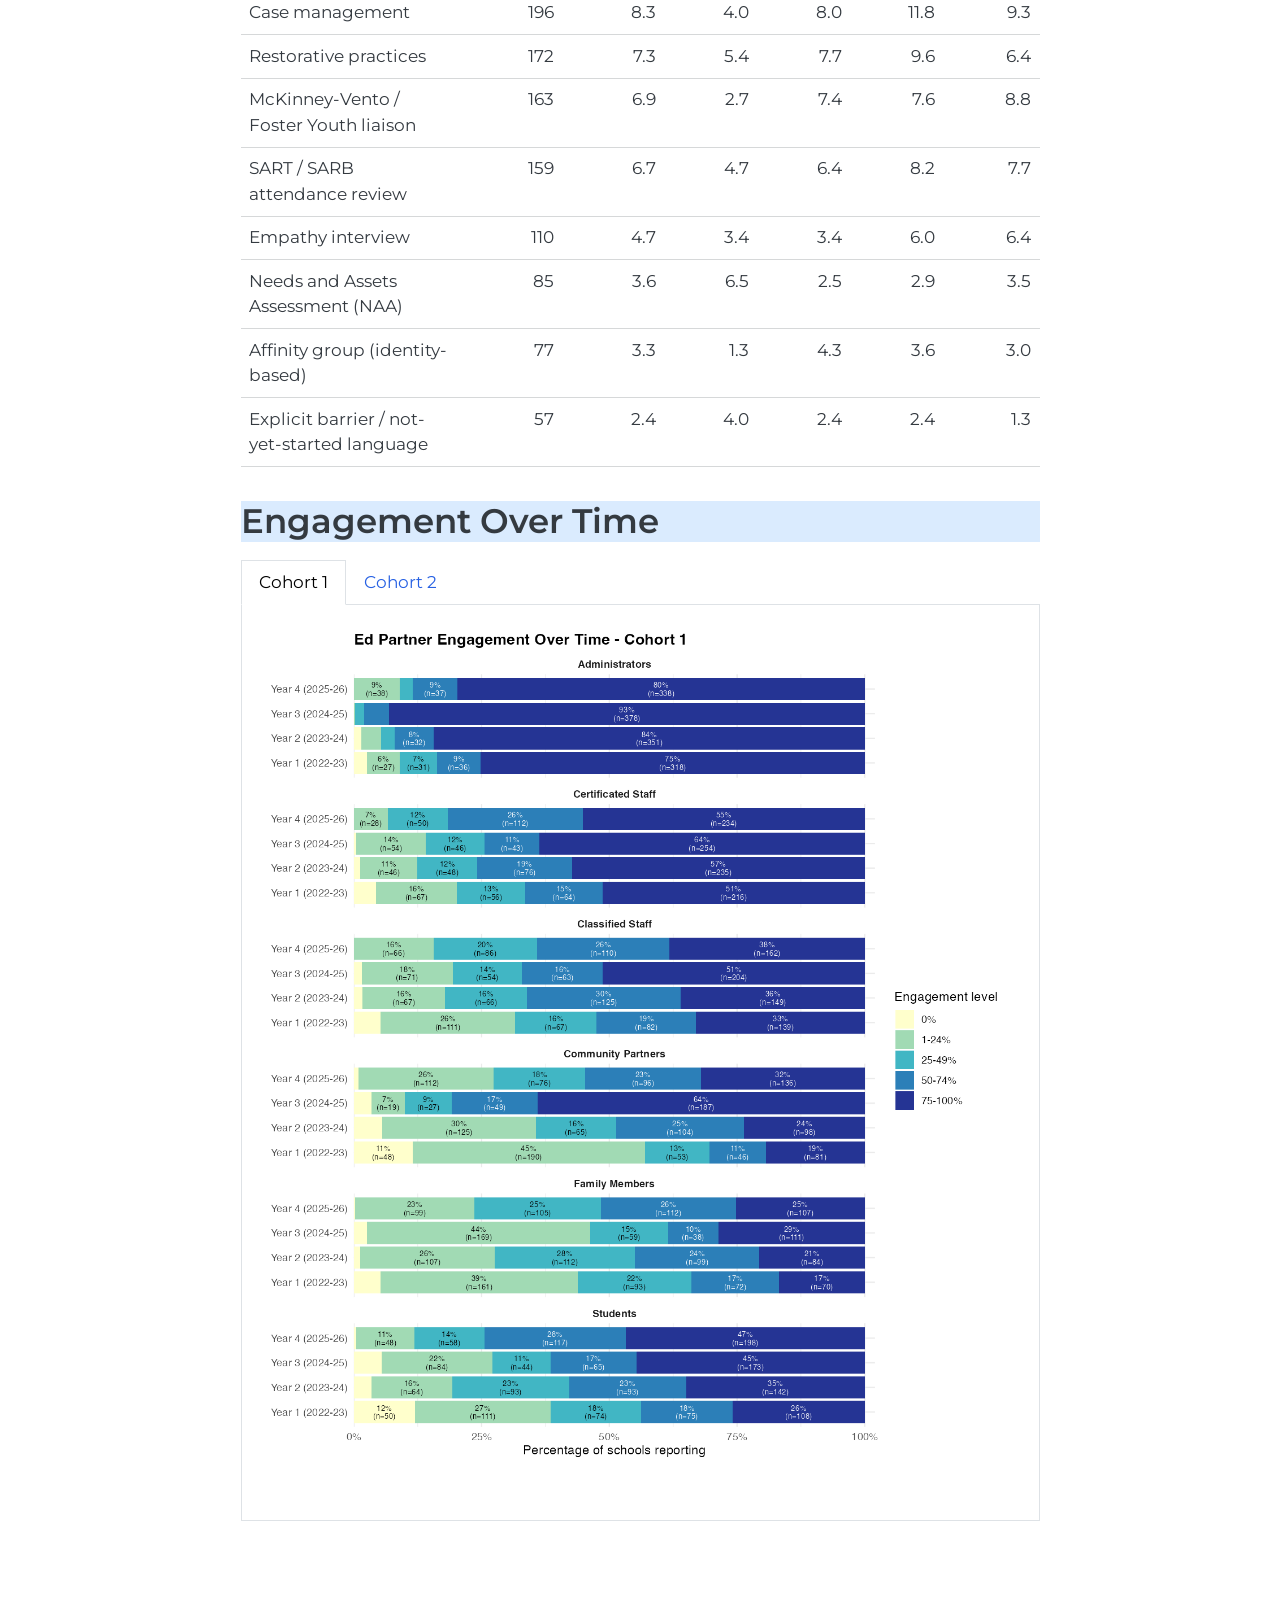
==== commit eb43e2ff: "updated website" ====
--- a/docs/Engaging Educational Partners.html
+++ b/docs/Engaging Educational Partners.html
@@ -117,6 +117,21 @@
     <a class="nav-link" href="./WCFSI.html"> 
 <span class="menu-text">Whole-Child &amp; Family Supports</span></a>
   </li>  
+  <li class="nav-item dropdown ">
+    <a class="nav-link dropdown-toggle" href="#" id="nav-menu-school-climate" role="link" data-bs-toggle="dropdown" aria-expanded="false">
+ <span class="menu-text">School Climate</span>
+    </a>
+    <ul class="dropdown-menu" aria-labelledby="nav-menu-school-climate">    
+        <li>
+    <a class="dropdown-item" href="./school-climate/school-climate-dashboard.html">
+ <span class="dropdown-text">Dashboard</span></a>
+  </li>  
+        <li>
+    <a class="dropdown-item" href="./school-climate/school-climate-qual.html">
+ <span class="dropdown-text">Observed Improvements</span></a>
+  </li>  
+    </ul>
+  </li>
   <li class="nav-item">
     <a class="nav-link" href="./Goals and Actions.html"> 
 <span class="menu-text">Goals &amp; Actions</span></a>
@@ -139,6 +154,12 @@
   <li class="nav-item">
     <a class="nav-link" href="./system-level-analysis.html"> 
 <span class="menu-text">System Supports &amp; Coordination</span></a>
+  </li>  
+</ul>
+            <ul class="navbar-nav navbar-nav-scroll ms-auto">
+  <li class="nav-item">
+    <a class="nav-link" href="./past-reports.html"> 
+<span class="menu-text">Past Reports</span></a>
   </li>  
 </ul>
           </div> <!-- /navcollapse -->
@@ -160,29 +181,250 @@
 
 <section id="to-what-extent-are-schools-engaging-key-interest-holders-in-community-schools-implementation" class="level1 hero-banner">
 <h1>To what extent are schools engaging key interest-holders in community schools implementation?</h1>
-<section id="overview-of-engaging-educational-partners-in-year-3" class="level2">
-<h2 class="anchored" data-anchor-id="overview-of-engaging-educational-partners-in-year-3">Overview of <em>Engaging Educational Partners</em> in Year 3</h2>
+<section id="overview-of-engaging-educational-partners-in-year-4" class="level2">
+<h2 class="anchored" data-anchor-id="overview-of-engaging-educational-partners-in-year-4">Overview of <em>Engaging Educational Partners</em> in Year 4</h2>
 </section>
 </section>
 <p>This section of the APR examines how community schools engage various interest-holder groups in the process of implementation. The questions focus on the depth and quality of engagement with individuals such as students, staff, families members, and community partners.</p>
-<p>Analysis of Year 3 APR data indicates that schools, across all three cohorts, were most successful in engaging administrators (87% at 75-100% engagement rate), certified staff (55% at 75-100% engagement rate), and classified staff (42% at 75-100% engagement rate) in community schools implementation. More than 60% of respondents also reported engaging 75-100% of community partners. While 6% of grantees in Year 3 indicated engaging students at a rate of 0%, longitudinal trends of Y1 through Y3 showed that engagement of students is increasing (see below).</p>
-<div class="tableauPlaceholder" id="viz1770403407906" style="position: relative"><noscript><a href="#"><img alt="Dashboard 1 " src="https://public.tableau.com/static/images/Y3/Y3_Engaging_Ed_Partners_2/Dashboard1/1_rss.png" style="border: none"></a></noscript><object class="tableauViz" style="display:none;"><param name="host_url" value="https%3A%2F%2Fpublic.tableau.com%2F"> <param name="embed_code_version" value="3"> <param name="site_root" value=""><param name="name" value="Y3_Engaging_Ed_Partners_2/Dashboard1"><param name="tabs" value="no"><param name="toolbar" value="yes"><param name="static_image" value="https://public.tableau.com/static/images/Y3/Y3_Engaging_Ed_Partners_2/Dashboard1/1.png"> <param name="animate_transition" value="yes"><param name="display_static_image" value="yes"><param name="display_spinner" value="yes"><param name="display_overlay" value="yes"><param name="display_count" value="yes"><param name="language" value="en-US"></object></div>                <script type="text/javascript">                    var divElement = document.getElementById('viz1770403407906');                    var vizElement = divElement.getElementsByTagName('object')[0];                    if ( divElement.offsetWidth > 800 ) { vizElement.style.width='1000px';vizElement.style.height='827px';} else if ( divElement.offsetWidth > 500 ) { vizElement.style.width='1000px';vizElement.style.height='827px';} else { vizElement.style.width='100%';vizElement.style.height='727px';}                     var scriptElement = document.createElement('script');                    scriptElement.src = 'https://public.tableau.com/javascripts/api/viz_v1.js';                    vizElement.parentNode.insertBefore(scriptElement, vizElement);                </script>
-<section id="year-1-3-trends" class="level1 hero-banner">
-<h1>Year 1-3 Trends</h1>
+<p>Analysis of Year 4 APR data indicates that schools were most successful in engaging administrators (80% at 75-100% engagement rate), followed by certificated staff (47% at 75-100% engagement rate) and students (39% at 75-100% engagement rate). Classified staff (29%) and community partners (24%) saw comparatively lower rates of high engagement, and family members had the lowest share of schools reporting 75-100% engagement (19%). At the lower end, 3% of schools reported 0% engagement of community partners, and roughly one in five schools engaged community partners (38%) or family members (27%) at only a 1-24% rate.</p>
+<div class="tableauPlaceholder" id="viz1790879435020" style="position: relative"><noscript><a href="#"><img alt="Stacked_Years " src="https://public.tableau.com/static/images/En/Engage_Ed_Partners_AllYears/Stacked_Years/1_rss.png" style="border: none"></a></noscript><object class="tableauViz" style="display:none;"><param name="host_url" value="https%3A%2F%2Fpublic.tableau.com%2F"> <param name="embed_code_version" value="3"> <param name="site_root" value=""><param name="name" value="Engage_Ed_Partners_AllYears/Stacked_Years"><param name="tabs" value="no"><param name="toolbar" value="yes"><param name="static_image" value="https://public.tableau.com/static/images/En/Engage_Ed_Partners_AllYears/Stacked_Years/1.png"> <param name="animate_transition" value="yes"><param name="display_static_image" value="yes"><param name="display_spinner" value="yes"><param name="display_overlay" value="yes"><param name="display_count" value="yes"><param name="language" value="en-US"></object></div>                <script type="text/javascript">                    var divElement = document.getElementById('viz1790879435020');                    var vizElement = divElement.getElementsByTagName('object')[0];                    if ( divElement.offsetWidth > 800 ) { vizElement.style.width='1000px';vizElement.style.height='827px';} else if ( divElement.offsetWidth > 500 ) { vizElement.style.width='1000px';vizElement.style.height='827px';} else { vizElement.style.width='100%';vizElement.style.height='1527px';}                     var scriptElement = document.createElement('script');                    scriptElement.src = 'https://public.tableau.com/javascripts/api/viz_v1.js';                    vizElement.parentNode.insertBefore(scriptElement, vizElement);                </script>
+<section id="snapshot-of-year-4" class="level3 hero-banner">
+<h3 class="anchored" data-anchor-id="snapshot-of-year-4">Snapshot of Year 4</h3>
 </section>
-<p>In each of the past three years, an increasing percentage of grantees reported very high engagement levels (75-100%) for each interest-holder group. The percentage of grantees that reported 0% engagement also decreased across interest-holder groups. (<em>Note:</em> due to measurement changes in Year 3 APR, the analysis and visualization have excluded Community Members).</p>
-<div class="tableauPlaceholder" id="viz1769935738367" style="position: relative"><noscript><a href="#"><img alt="Stacked_Years " src="https://public.tableau.com/static/images/En/Engage_Ed_Partners_AllYears/Stacked_Years/1_rss.png" style="border: none"></a></noscript><object class="tableauViz" style="display:none;"><param name="host_url" value="https%3A%2F%2Fpublic.tableau.com%2F"> <param name="embed_code_version" value="3"> <param name="site_root" value=""><param name="name" value="Engage_Ed_Partners_AllYears/Stacked_Years"><param name="tabs" value="no"><param name="toolbar" value="yes"><param name="static_image" value="https://public.tableau.com/static/images/En/Engage_Ed_Partners_AllYears/Stacked_Years/1.png"> <param name="animate_transition" value="yes"><param name="display_static_image" value="yes"><param name="display_spinner" value="yes"><param name="display_overlay" value="yes"><param name="display_count" value="yes"><param name="language" value="en-US"></object></div>                <script type="text/javascript">                    var divElement = document.getElementById('viz1769935738367');                    var vizElement = divElement.getElementsByTagName('object')[0];                    if ( divElement.offsetWidth > 800 ) { vizElement.style.width='1000px';vizElement.style.height='827px';} else if ( divElement.offsetWidth > 500 ) { vizElement.style.width='1000px';vizElement.style.height='827px';} else { vizElement.style.width='100%';vizElement.style.height='1127px';}                     var scriptElement = document.createElement('script');                    scriptElement.src = 'https://public.tableau.com/javascripts/api/viz_v1.js';                    vizElement.parentNode.insertBefore(scriptElement, vizElement);                </script>
-<section id="year-1-3-growth-cohort-1" class="level2">
-<h2 class="anchored" data-anchor-id="year-1-3-growth-cohort-1">Year 1-3 Growth, Cohort 1</h2>
-<p>Across Cohort 1 schools (Year 1 = 450 schools; Year 2 = 431 schools; Year 3 = 435 schools), we see steady increases in the percentage of grantees that reported engaging each group of interest-holders at a rate of 75-100% each year. Year 3 APR shows particularly enhanced engagement of community partners, students, family members, and certified staff since Year 1.</p>
-<div class="tableauPlaceholder" id="viz1770403913895" style="position: relative"><noscript><a href="#"><img alt="Stacked_Years " src="https://public.tableau.com/static/images/En/Engage_Growth_High_Engagement/Stacked_Years/1_rss.png" style="border: none"></a></noscript><object class="tableauViz" style="display:none;"><param name="host_url" value="https%3A%2F%2Fpublic.tableau.com%2F"> <param name="embed_code_version" value="3"> <param name="site_root" value=""><param name="name" value="Engage_Growth_High_Engagement/Stacked_Years"><param name="tabs" value="no"><param name="toolbar" value="yes"><param name="static_image" value="https://public.tableau.com/static/images/En/Engage_Growth_High_Engagement/Stacked_Years/1.png"> <param name="animate_transition" value="yes"><param name="display_static_image" value="yes"><param name="display_spinner" value="yes"><param name="display_overlay" value="yes"><param name="display_count" value="yes"><param name="language" value="en-US"></object></div>                <script type="text/javascript">                    var divElement = document.getElementById('viz1770403913895');                    var vizElement = divElement.getElementsByTagName('object')[0];                    if ( divElement.offsetWidth > 800 ) { vizElement.style.width='1000px';vizElement.style.height='827px';} else if ( divElement.offsetWidth > 500 ) { vizElement.style.width='1000px';vizElement.style.height='827px';} else { vizElement.style.width='100%';vizElement.style.height='727px';}                     var scriptElement = document.createElement('script');                    scriptElement.src = 'https://public.tableau.com/javascripts/api/viz_v1.js';                    vizElement.parentNode.insertBefore(scriptElement, vizElement);                </script>
+<div class="quarto-figure quarto-figure-center">
+<figure class="figure">
+<p><img src="images/engaging-educational-partners/y4-snapshot.png" class="img-fluid quarto-figure quarto-figure-center figure-img"></p>
+</figure>
+</div>
+<section id="historically-marginalized-student-groups" class="level1 hero-banner">
+<h1>Historically Marginalized Student Groups</h1>
 </section>
-<section id="historically-marginalized-groups" class="level1 hero-banner">
-<h1>Historically Marginalized Groups</h1>
+<div class="quarto-figure quarto-figure-center">
+<figure class="figure">
+<p><img src="images/engaging-educational-partners/y4-marginalized-groups.png" class="img-fluid quarto-figure quarto-figure-center figure-img"></p>
+</figure>
+</div>
+<p>Analysis of Year 4 APR data indicates that schools were most successful in engaging socioeconomically disadvantaged students (54% at 75-100% engagement rate) and racially marginalized populations (44% at 75-100% engagement rate) in developing their community schools. English language learners and chronically absent students saw more moderate engagement, with 30% and 26% of schools respectively reporting 75-100% engagement. Foster youth and homeless youth remained the least-engaged groups: only 25% of schools reported 75-100% engagement for either group, and both had the highest rates of 0% engagement (12% for foster youth, 6% for homeless youth). Foster youth also had the highest share of “not applicable” responses (5%) and non-responses (3%).</p>
+<p>Qualitative analysis revealed three themes in schools’ approaches to engage marginalized groups: nearly half of schools (45.5%) mentioned some form of survey as their engagement strategy, a quarter describe providing basic-needs support (food, clothing, transportation). Schools also described how they employ individualized strategies: home visits, case management, one-on-one check-ins, and liaisons, specifically for the highest-need subgroups (homeless, foster, and chronically absent students).</p>
+<p>Schools with higher self-reported engagement levels were meaningfully more likely to use case management and empathy interviews (6% vs.&nbsp;3%), and were three times less likely to explicitly use “not yet started” or “still developing” language than low-engagement schools, suggesting that individualized, relationship-based methods (not just having more surveys and programs) are what distinguishes deepened implementation/engagement.</p>
+<table class="caption-top table">
+<caption>Strategies schools described for engaging historically marginalized groups, by school engagement level (Year 4 APR)</caption>
+<colgroup>
+<col style="width: 14%">
+<col style="width: 14%">
+<col style="width: 14%">
+<col style="width: 14%">
+<col style="width: 14%">
+<col style="width: 14%">
+<col style="width: 14%">
+</colgroup>
+<thead>
+<tr class="header">
+<th style="text-align: left;">Strategy theme</th>
+<th style="text-align: right;">Schools (n)</th>
+<th style="text-align: right;">% of all schools</th>
+<th style="text-align: right;">% Low (1-24%)</th>
+<th style="text-align: right;">% Mid (25-49%)</th>
+<th style="text-align: right;">% Mid-high (50-74%)</th>
+<th style="text-align: right;">% High (75-100%)</th>
+</tr>
+</thead>
+<tbody>
+<tr class="odd">
+<td style="text-align: left;">Survey (any)</td>
+<td style="text-align: right;">1,075</td>
+<td style="text-align: right;">45.5</td>
+<td style="text-align: right;">42.3</td>
+<td style="text-align: right;">42.0</td>
+<td style="text-align: right;">52.4</td>
+<td style="text-align: right;">47.5</td>
+</tr>
+<tr class="even">
+<td style="text-align: left;">Translation / bilingual / multilingual</td>
+<td style="text-align: right;">609</td>
+<td style="text-align: right;">25.8</td>
+<td style="text-align: right;">19.9</td>
+<td style="text-align: right;">26.3</td>
+<td style="text-align: right;">30.0</td>
+<td style="text-align: right;">26.5</td>
+</tr>
+<tr class="odd">
+<td style="text-align: left;">Basic needs support (food/clothing/hygiene) as engagement</td>
+<td style="text-align: right;">610</td>
+<td style="text-align: right;">25.8</td>
+<td style="text-align: right;">19.0</td>
+<td style="text-align: right;">27.4</td>
+<td style="text-align: right;">26.9</td>
+<td style="text-align: right;">28.1</td>
+</tr>
+<tr class="even">
+<td style="text-align: left;">ELAC / DELAC</td>
+<td style="text-align: right;">446</td>
+<td style="text-align: right;">18.9</td>
+<td style="text-align: right;">17.4</td>
+<td style="text-align: right;">18.1</td>
+<td style="text-align: right;">23.8</td>
+<td style="text-align: right;">17.4</td>
+</tr>
+<tr class="odd">
+<td style="text-align: left;">Home visits</td>
+<td style="text-align: right;">422</td>
+<td style="text-align: right;">17.9</td>
+<td style="text-align: right;">15.0</td>
+<td style="text-align: right;">17.5</td>
+<td style="text-align: right;">17.8</td>
+<td style="text-align: right;">20.6</td>
+</tr>
+<tr class="even">
+<td style="text-align: left;">Focus group(s)</td>
+<td style="text-align: right;">348</td>
+<td style="text-align: right;">14.7</td>
+<td style="text-align: right;">14.8</td>
+<td style="text-align: right;">15.5</td>
+<td style="text-align: right;">14.7</td>
+<td style="text-align: right;">13.7</td>
+</tr>
+<tr class="odd">
+<td style="text-align: left;">School Site Council</td>
+<td style="text-align: right;">338</td>
+<td style="text-align: right;">14.3</td>
+<td style="text-align: right;">17.4</td>
+<td style="text-align: right;">13.8</td>
+<td style="text-align: right;">18.4</td>
+<td style="text-align: right;">9.7</td>
+</tr>
+<tr class="even">
+<td style="text-align: left;">MTSS / SST / COST team</td>
+<td style="text-align: right;">335</td>
+<td style="text-align: right;">14.2</td>
+<td style="text-align: right;">10.7</td>
+<td style="text-align: right;">14.6</td>
+<td style="text-align: right;">16.7</td>
+<td style="text-align: right;">14.4</td>
+</tr>
+<tr class="odd">
+<td style="text-align: left;">One-on-one / individual check-ins</td>
+<td style="text-align: right;">310</td>
+<td style="text-align: right;">13.1</td>
+<td style="text-align: right;">13.4</td>
+<td style="text-align: right;">12.0</td>
+<td style="text-align: right;">15.3</td>
+<td style="text-align: right;">12.9</td>
+</tr>
+<tr class="even">
+<td style="text-align: left;">Student advisory / leadership group</td>
+<td style="text-align: right;">303</td>
+<td style="text-align: right;">12.8</td>
+<td style="text-align: right;">9.6</td>
+<td style="text-align: right;">11.0</td>
+<td style="text-align: right;">15.6</td>
+<td style="text-align: right;">15.3</td>
+</tr>
+<tr class="odd">
+<td style="text-align: left;">Transportation support</td>
+<td style="text-align: right;">220</td>
+<td style="text-align: right;">9.3</td>
+<td style="text-align: right;">8.7</td>
+<td style="text-align: right;">7.2</td>
+<td style="text-align: right;">10.7</td>
+<td style="text-align: right;">11.6</td>
+</tr>
+<tr class="even">
+<td style="text-align: left;">Case management</td>
+<td style="text-align: right;">196</td>
+<td style="text-align: right;">8.3</td>
+<td style="text-align: right;">4.0</td>
+<td style="text-align: right;">8.0</td>
+<td style="text-align: right;">11.8</td>
+<td style="text-align: right;">9.3</td>
+</tr>
+<tr class="odd">
+<td style="text-align: left;">Restorative practices</td>
+<td style="text-align: right;">172</td>
+<td style="text-align: right;">7.3</td>
+<td style="text-align: right;">5.4</td>
+<td style="text-align: right;">7.7</td>
+<td style="text-align: right;">9.6</td>
+<td style="text-align: right;">6.4</td>
+</tr>
+<tr class="even">
+<td style="text-align: left;">McKinney-Vento / Foster Youth liaison</td>
+<td style="text-align: right;">163</td>
+<td style="text-align: right;">6.9</td>
+<td style="text-align: right;">2.7</td>
+<td style="text-align: right;">7.4</td>
+<td style="text-align: right;">7.6</td>
+<td style="text-align: right;">8.8</td>
+</tr>
+<tr class="odd">
+<td style="text-align: left;">SART / SARB attendance review</td>
+<td style="text-align: right;">159</td>
+<td style="text-align: right;">6.7</td>
+<td style="text-align: right;">4.7</td>
+<td style="text-align: right;">6.4</td>
+<td style="text-align: right;">8.2</td>
+<td style="text-align: right;">7.7</td>
+</tr>
+<tr class="even">
+<td style="text-align: left;">Empathy interview</td>
+<td style="text-align: right;">110</td>
+<td style="text-align: right;">4.7</td>
+<td style="text-align: right;">3.4</td>
+<td style="text-align: right;">3.4</td>
+<td style="text-align: right;">6.0</td>
+<td style="text-align: right;">6.4</td>
+</tr>
+<tr class="odd">
+<td style="text-align: left;">Needs and Assets Assessment (NAA)</td>
+<td style="text-align: right;">85</td>
+<td style="text-align: right;">3.6</td>
+<td style="text-align: right;">6.5</td>
+<td style="text-align: right;">2.5</td>
+<td style="text-align: right;">2.9</td>
+<td style="text-align: right;">3.5</td>
+</tr>
+<tr class="even">
+<td style="text-align: left;">Affinity group (identity-based)</td>
+<td style="text-align: right;">77</td>
+<td style="text-align: right;">3.3</td>
+<td style="text-align: right;">1.3</td>
+<td style="text-align: right;">4.3</td>
+<td style="text-align: right;">3.6</td>
+<td style="text-align: right;">3.0</td>
+</tr>
+<tr class="odd">
+<td style="text-align: left;">Explicit barrier / not-yet-started language</td>
+<td style="text-align: right;">57</td>
+<td style="text-align: right;">2.4</td>
+<td style="text-align: right;">4.0</td>
+<td style="text-align: right;">2.4</td>
+<td style="text-align: right;">2.4</td>
+<td style="text-align: right;">1.3</td>
+</tr>
+</tbody>
+</table>
+<section id="engagement-over-time" class="level1 hero-banner">
+<h1>Engagement Over Time</h1>
 </section>
-<p>In Year 3, English Learners and socioeconomically disadvantaged students are the two most engaged marginalized groups, with 40% and 39% of grantees reporting very high engagement (75-100%). Use the “Cohort” filter to see Cohort 1 schools’ deepened implementation and engagement across all historically marginalized groups.</p>
-<p>Qualitative findings suggest that grantees describe their approach to engaging historically marginalized students and families as relationship-based and service-driven. Across all groups, schools emphasize listening to families, maintaining ongoing communication, and providing concrete supports such as home visits, social work services, and academic or language interventions. While engagement strategies are largely embedded in school-wide systems, schools also tailor supports to specific groups: for example, a language academy run by English Learner (EL) specialists for ELs, and follow-up phone calls and attendance contracts for chronically absent students. Overall, engagement is framed as a process grounded in trust, responsiveness, and provision to supports.</p>
-<div class="tableauPlaceholder" id="viz1769935641870" style="position: relative"><noscript><a href="#"><img alt="Dashboard 1 " src="https://public.tableau.com/static/images/Y3/Y3_Engaging_Marginalized/Dashboard1/1_rss.png" style="border: none"></a></noscript><object class="tableauViz" style="display:none;"><param name="host_url" value="https%3A%2F%2Fpublic.tableau.com%2F"> <param name="embed_code_version" value="3"> <param name="site_root" value=""><param name="name" value="Y3_Engaging_Marginalized/Dashboard1"><param name="tabs" value="no"><param name="toolbar" value="yes"><param name="static_image" value="https://public.tableau.com/static/images/Y3/Y3_Engaging_Marginalized/Dashboard1/1.png"> <param name="animate_transition" value="yes"><param name="display_static_image" value="yes"><param name="display_spinner" value="yes"><param name="display_overlay" value="yes"><param name="display_count" value="yes"><param name="language" value="en-US"></object></div>                <script type="text/javascript">                    var divElement = document.getElementById('viz1769935641870');                    var vizElement = divElement.getElementsByTagName('object')[0];                    if ( divElement.offsetWidth > 800 ) { vizElement.style.width='1000px';vizElement.style.height='827px';} else if ( divElement.offsetWidth > 500 ) { vizElement.style.width='1000px';vizElement.style.height='827px';} else { vizElement.style.width='100%';vizElement.style.height='727px';}                     var scriptElement = document.createElement('script');                    scriptElement.src = 'https://public.tableau.com/javascripts/api/viz_v1.js';                    vizElement.parentNode.insertBefore(scriptElement, vizElement);                </script>
+<div class="tabset-margin-container"></div><div class="panel-tabset">
+<ul class="nav nav-tabs" role="tablist"><li class="nav-item" role="presentation"><a class="nav-link active" id="tabset-1-1-tab" data-bs-toggle="tab" data-bs-target="#tabset-1-1" role="tab" aria-controls="tabset-1-1" aria-selected="true" href="">Cohort 1</a></li><li class="nav-item" role="presentation"><a class="nav-link" id="tabset-1-2-tab" data-bs-toggle="tab" data-bs-target="#tabset-1-2" role="tab" aria-controls="tabset-1-2" aria-selected="false" href="">Cohort 2</a></li></ul>
+<div class="tab-content">
+<div id="tabset-1-1" class="tab-pane active" role="tabpanel" aria-labelledby="tabset-1-1-tab">
+<div class="quarto-figure quarto-figure-center">
+<figure class="figure">
+<p><img src="images/engaging-educational-partners/y4-cohort-1-over-time.png" class="img-fluid quarto-figure quarto-figure-center figure-img"></p>
+</figure>
+</div>
+</div>
+<div id="tabset-1-2" class="tab-pane" role="tabpanel" aria-labelledby="tabset-1-2-tab">
+<div class="quarto-figure quarto-figure-center">
+<figure class="figure">
+<p><img src="images/engaging-educational-partners/y4-cohort-2-over-time.png" class="img-fluid quarto-figure quarto-figure-center figure-img"></p>
+</figure>
+</div>
+</div>
+</div>
+</div>
 
 
 
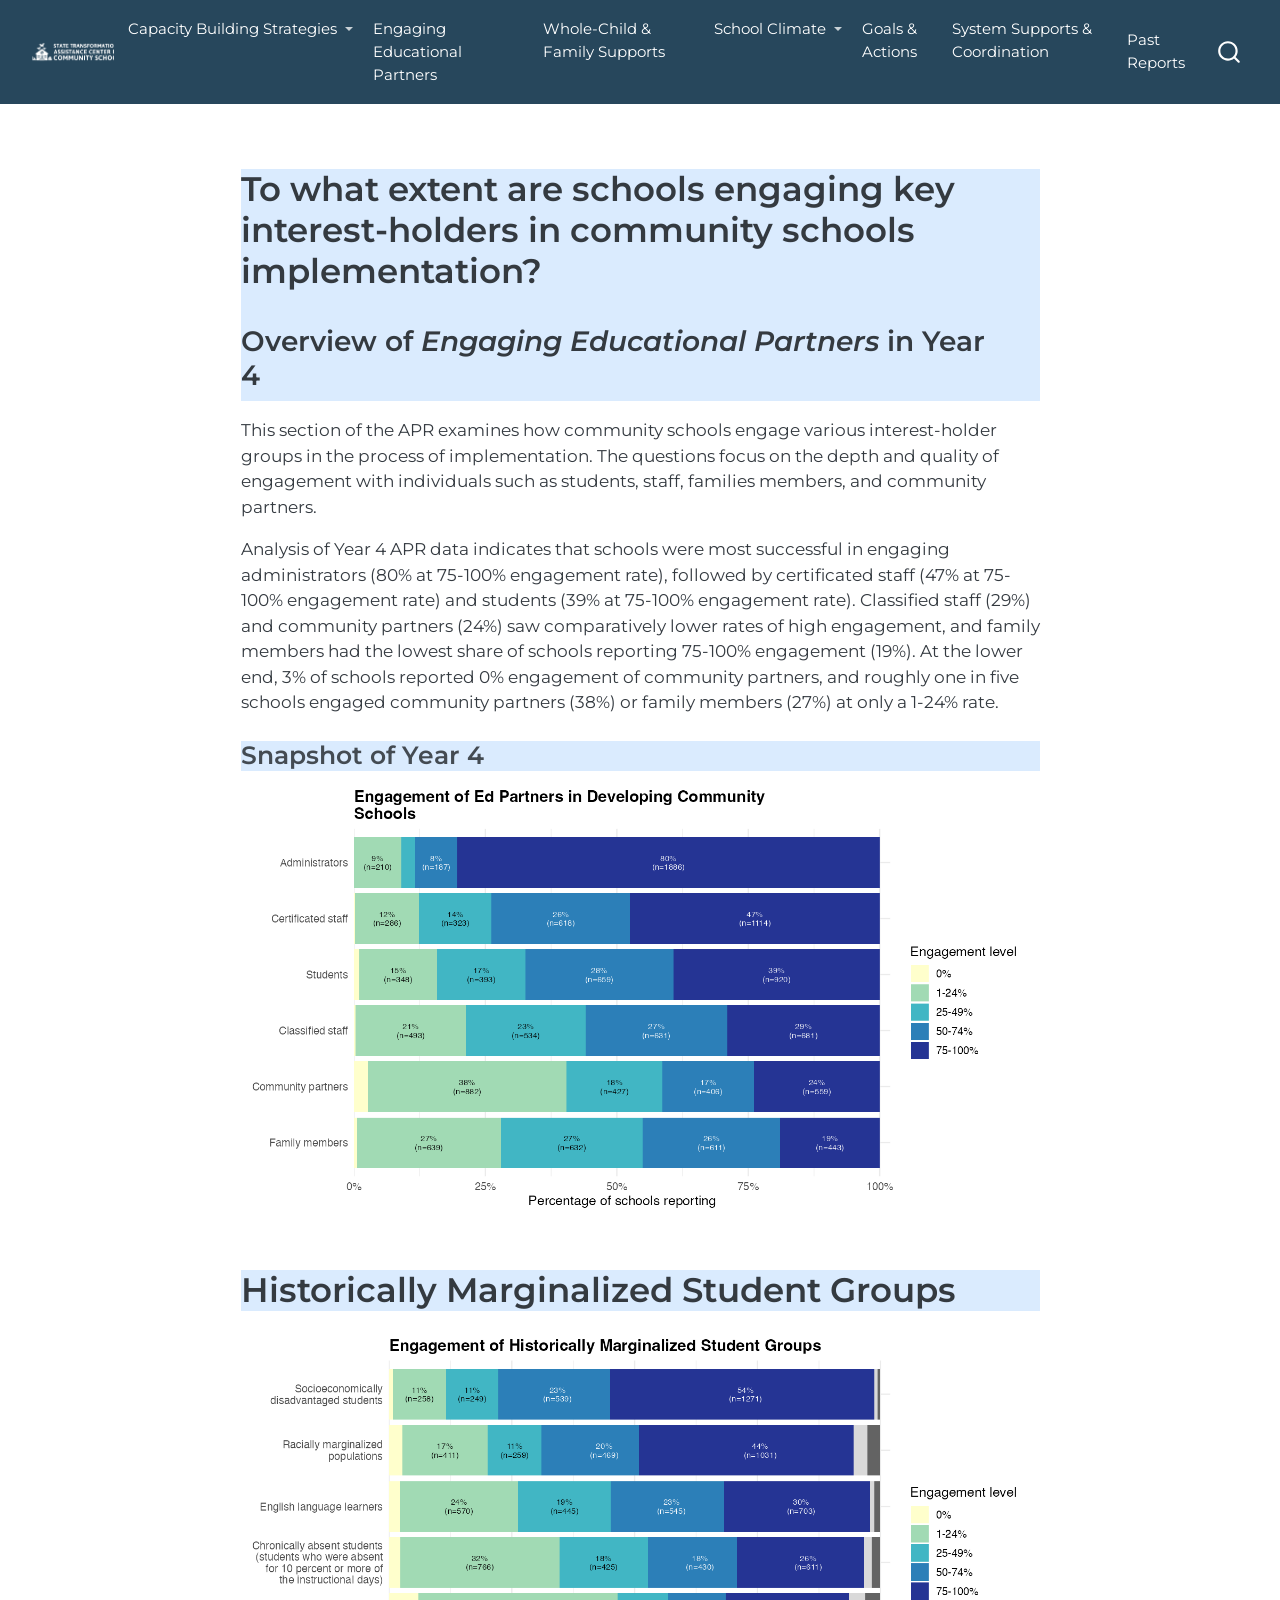
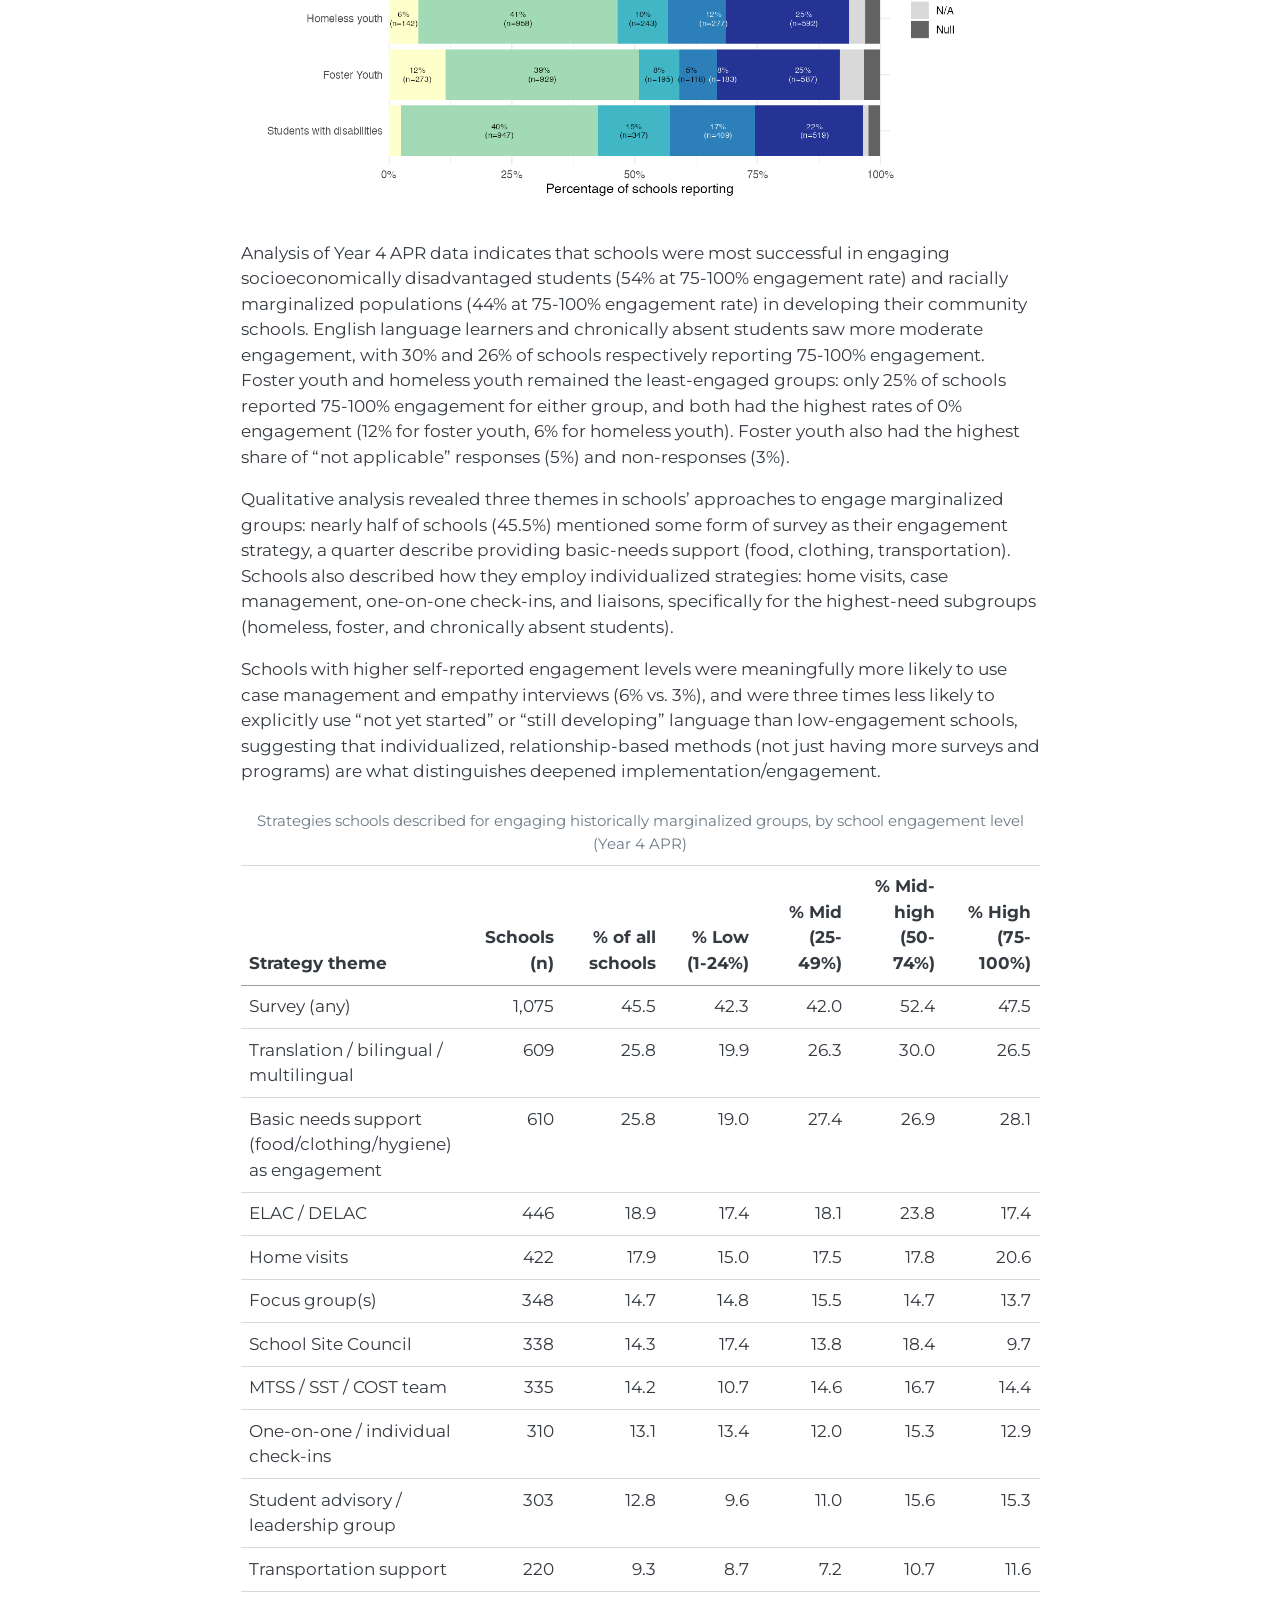
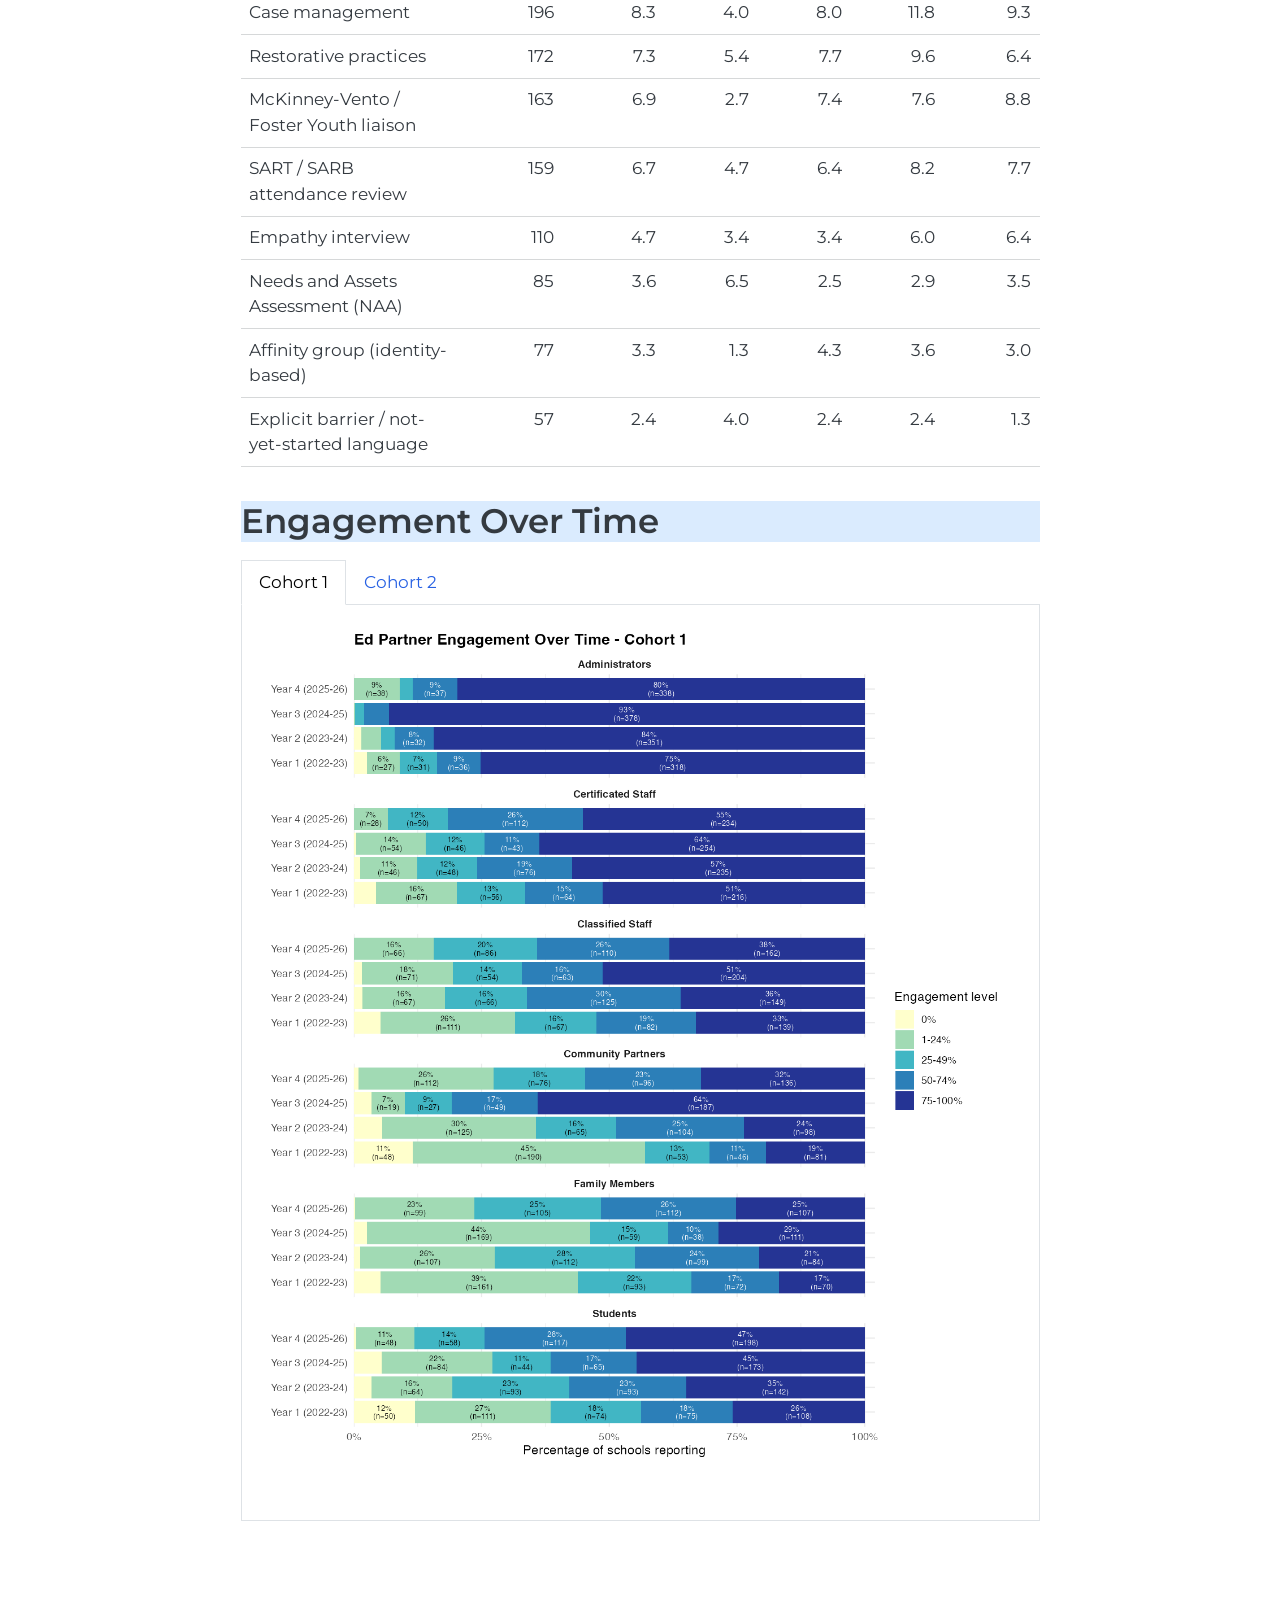
==== commit 510386b3: "removed reflection from the top" ====
--- a/docs/Engaging Educational Partners.html
+++ b/docs/Engaging Educational Partners.html
@@ -136,21 +136,6 @@
     <a class="nav-link" href="./Goals and Actions.html"> 
 <span class="menu-text">Goals &amp; Actions</span></a>
   </li>  
-  <li class="nav-item dropdown ">
-    <a class="nav-link dropdown-toggle" href="#" id="nav-menu-reflections" role="link" data-bs-toggle="dropdown" aria-expanded="false">
- <span class="menu-text">Reflections</span>
-    </a>
-    <ul class="dropdown-menu" aria-labelledby="nav-menu-reflections">    
-        <li>
-    <a class="dropdown-item" href="./reflections/school-reflections.html">
- <span class="dropdown-text">Site</span></a>
-  </li>  
-        <li>
-    <a class="dropdown-item" href="./reflections/lea-reflections.html">
- <span class="dropdown-text">LEA</span></a>
-  </li>  
-    </ul>
-  </li>
   <li class="nav-item">
     <a class="nav-link" href="./system-level-analysis.html"> 
 <span class="menu-text">System Supports &amp; Coordination</span></a>
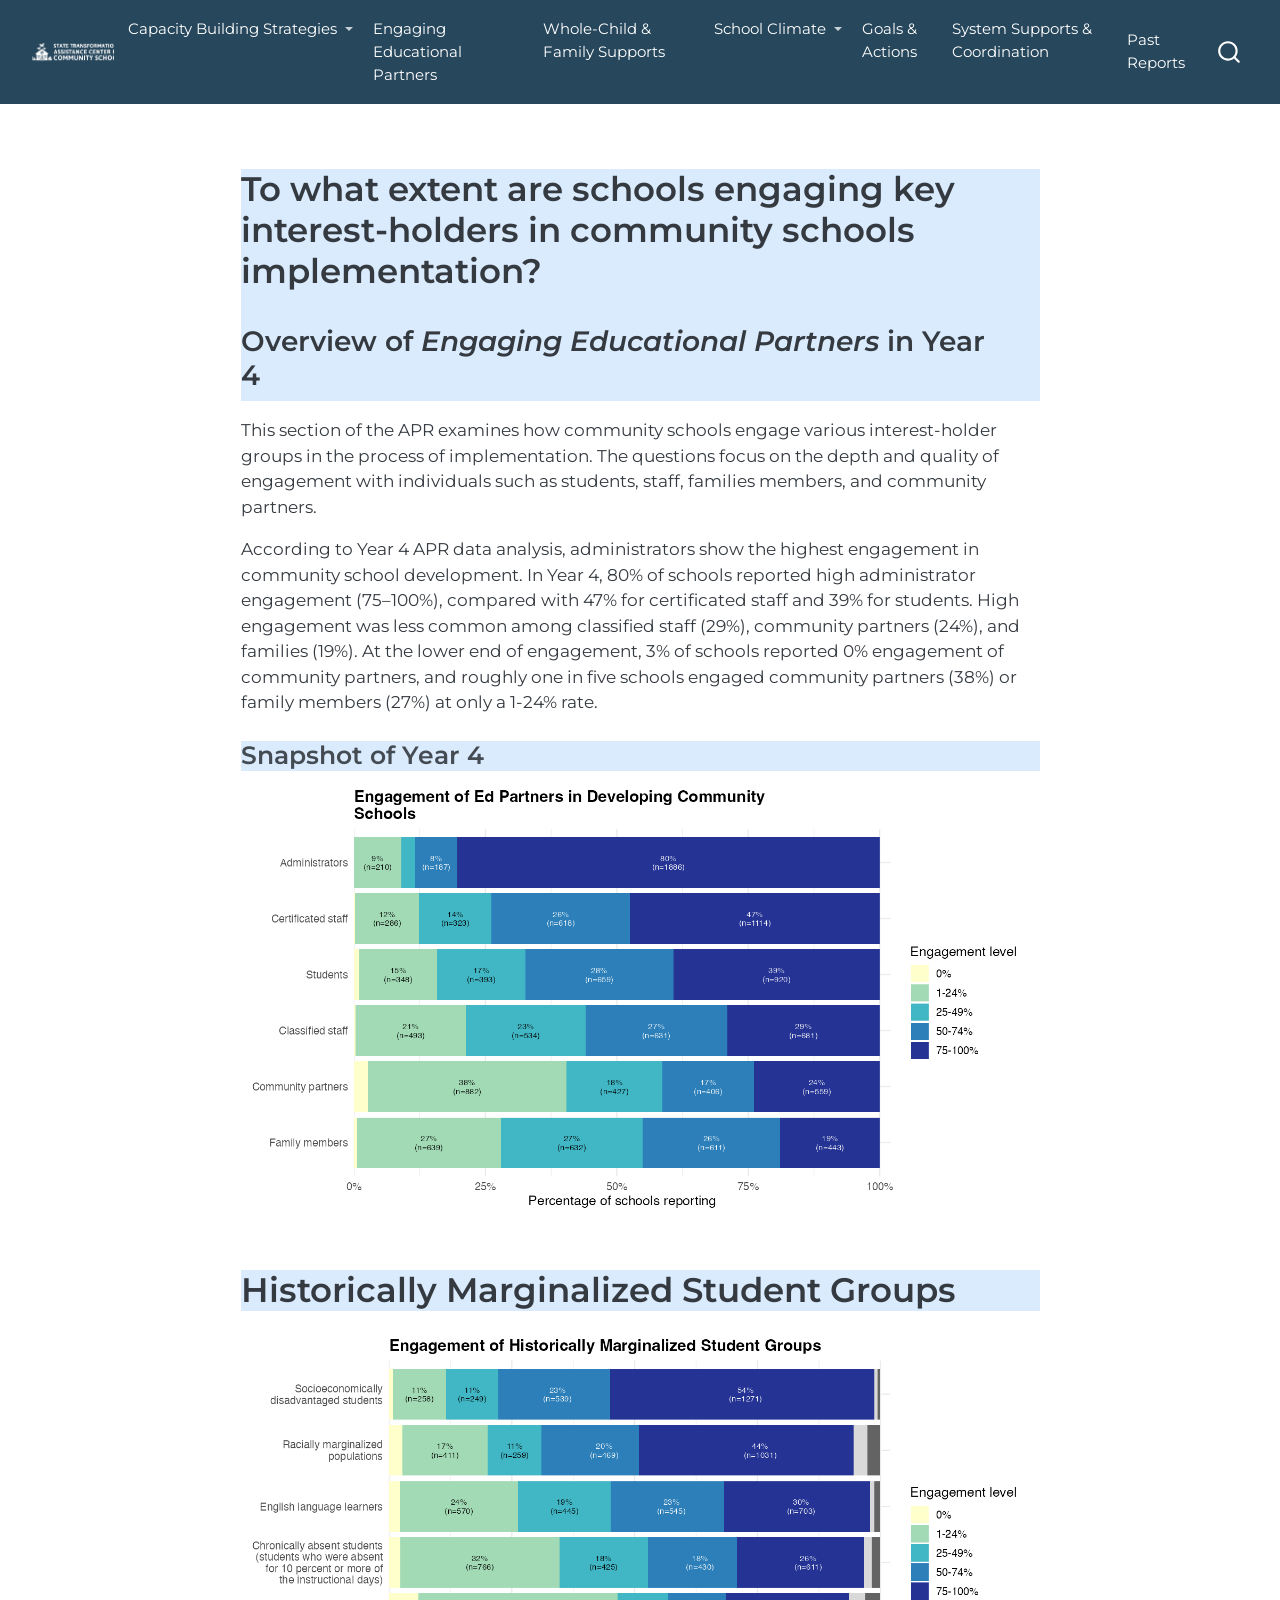
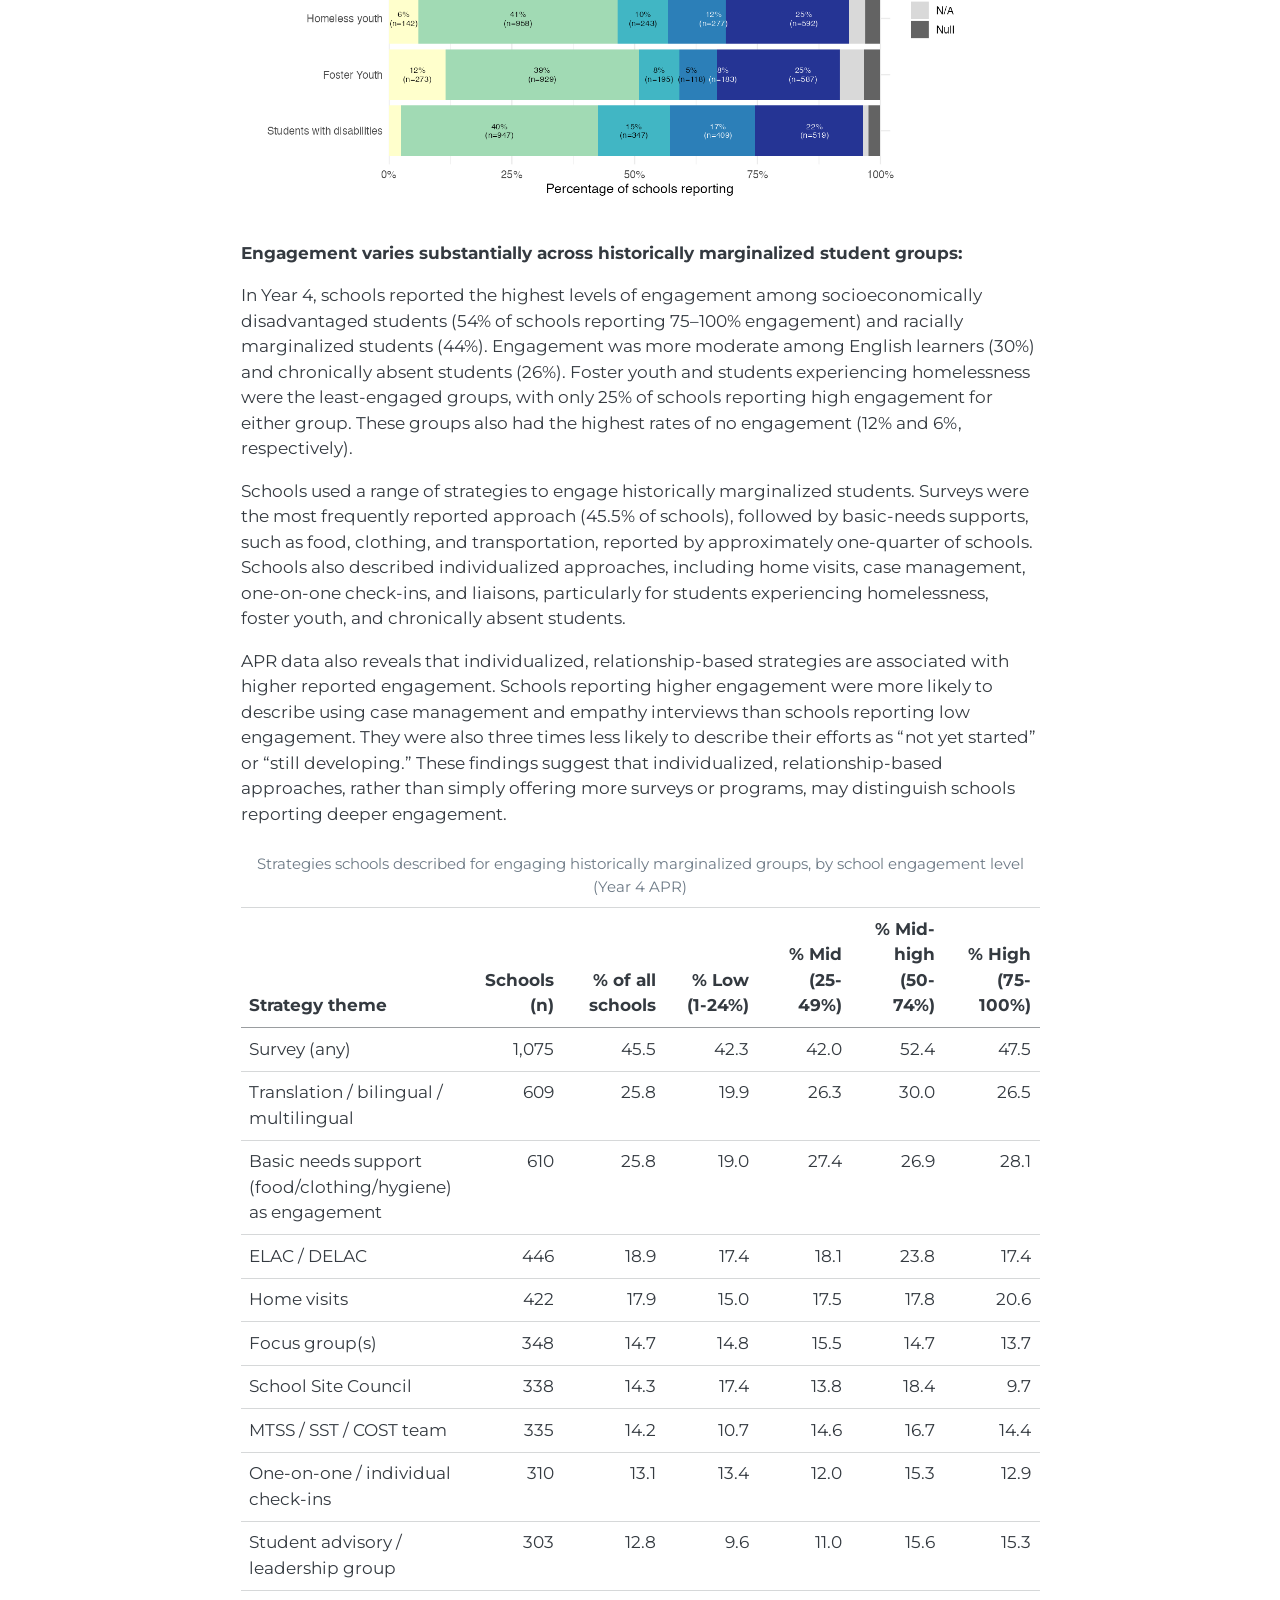
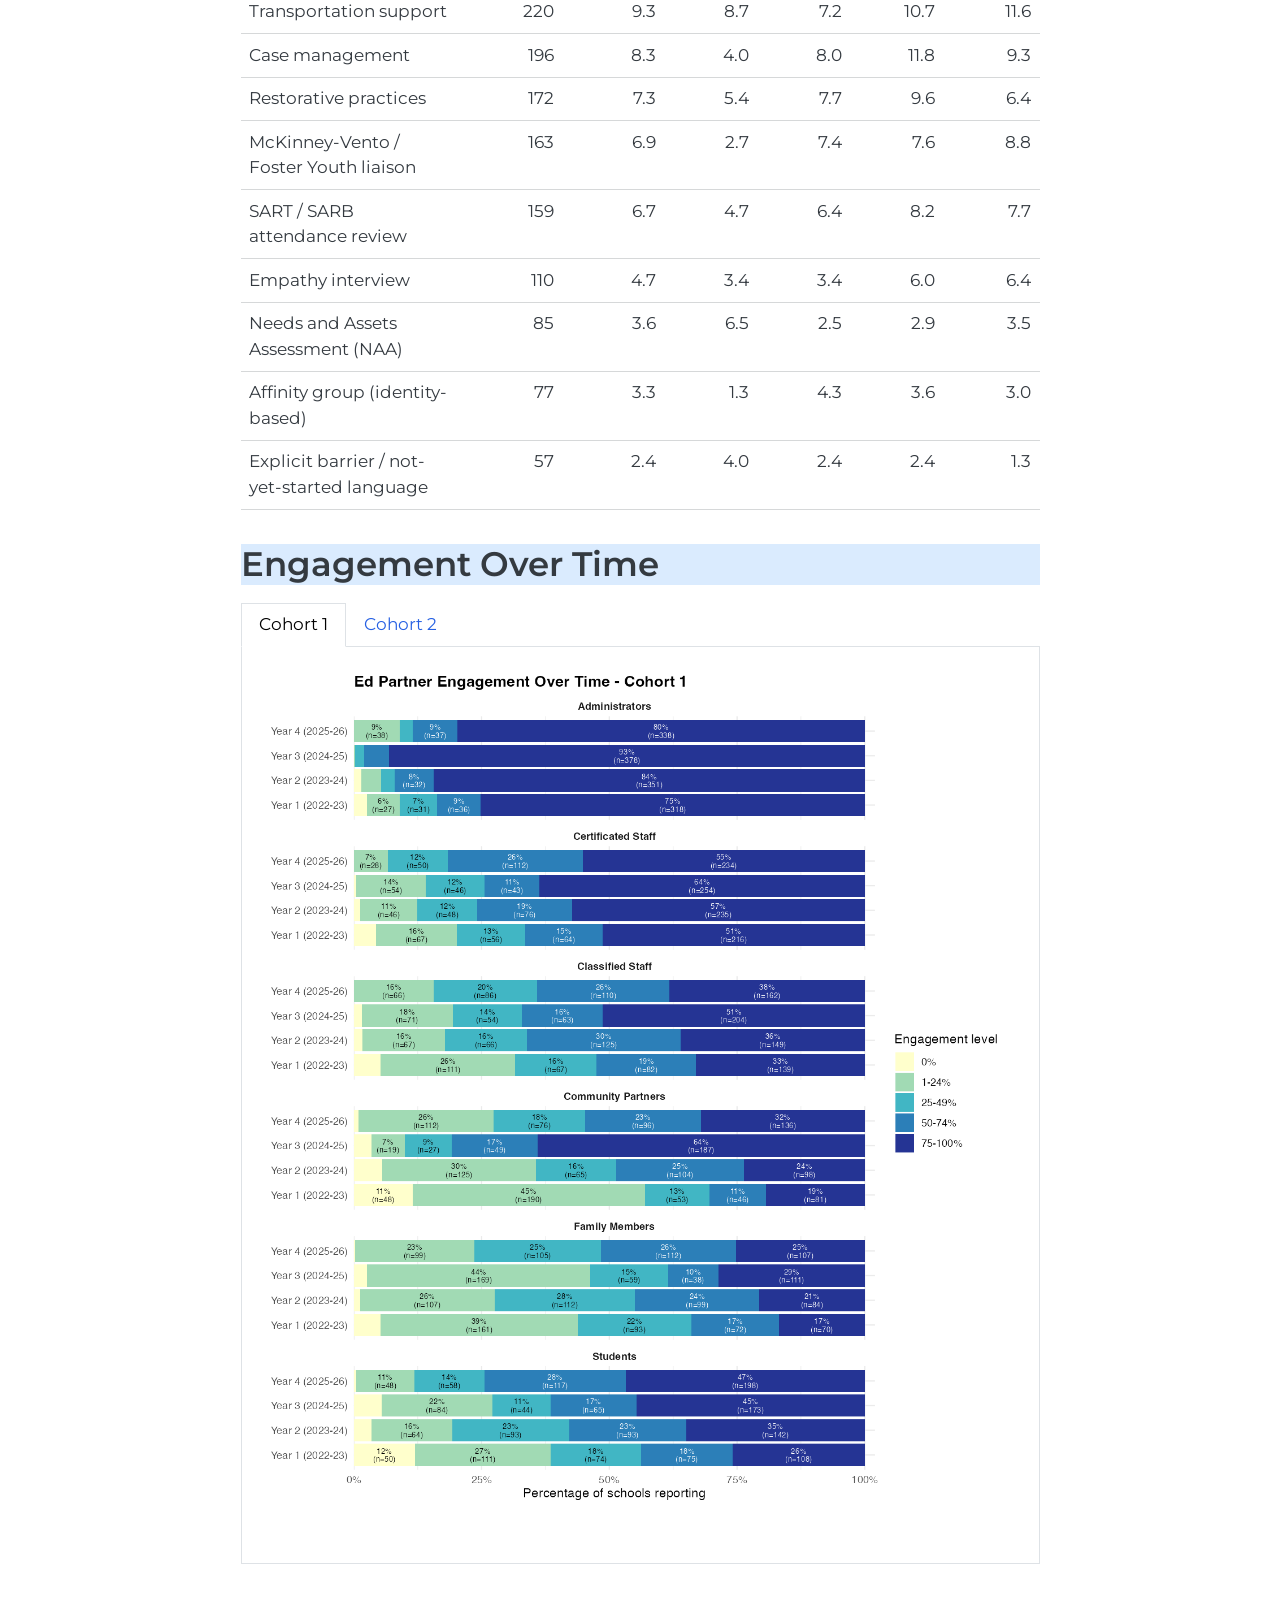
==== commit a7435a50: "update website" ====
--- a/docs/Engaging Educational Partners.html
+++ b/docs/Engaging Educational Partners.html
@@ -171,7 +171,7 @@
 </section>
 </section>
 <p>This section of the APR examines how community schools engage various interest-holder groups in the process of implementation. The questions focus on the depth and quality of engagement with individuals such as students, staff, families members, and community partners.</p>
-<p>Analysis of Year 4 APR data indicates that schools were most successful in engaging administrators (80% at 75-100% engagement rate), followed by certificated staff (47% at 75-100% engagement rate) and students (39% at 75-100% engagement rate). Classified staff (29%) and community partners (24%) saw comparatively lower rates of high engagement, and family members had the lowest share of schools reporting 75-100% engagement (19%). At the lower end, 3% of schools reported 0% engagement of community partners, and roughly one in five schools engaged community partners (38%) or family members (27%) at only a 1-24% rate.</p>
+<p>According to Year 4 APR data analysis, administrators show the highest engagement in community school development. In Year 4, 80% of schools reported high administrator engagement (75–100%), compared with 47% for certificated staff and 39% for students. High engagement was less common among classified staff (29%), community partners (24%), and families (19%). At the lower end of engagement, 3% of schools reported 0% engagement of community partners, and roughly one in five schools engaged community partners (38%) or family members (27%) at only a 1-24% rate.</p>
 <div class="tableauPlaceholder" id="viz1790879435020" style="position: relative"><noscript><a href="#"><img alt="Stacked_Years " src="https://public.tableau.com/static/images/En/Engage_Ed_Partners_AllYears/Stacked_Years/1_rss.png" style="border: none"></a></noscript><object class="tableauViz" style="display:none;"><param name="host_url" value="https%3A%2F%2Fpublic.tableau.com%2F"> <param name="embed_code_version" value="3"> <param name="site_root" value=""><param name="name" value="Engage_Ed_Partners_AllYears/Stacked_Years"><param name="tabs" value="no"><param name="toolbar" value="yes"><param name="static_image" value="https://public.tableau.com/static/images/En/Engage_Ed_Partners_AllYears/Stacked_Years/1.png"> <param name="animate_transition" value="yes"><param name="display_static_image" value="yes"><param name="display_spinner" value="yes"><param name="display_overlay" value="yes"><param name="display_count" value="yes"><param name="language" value="en-US"></object></div>                <script type="text/javascript">                    var divElement = document.getElementById('viz1790879435020');                    var vizElement = divElement.getElementsByTagName('object')[0];                    if ( divElement.offsetWidth > 800 ) { vizElement.style.width='1000px';vizElement.style.height='827px';} else if ( divElement.offsetWidth > 500 ) { vizElement.style.width='1000px';vizElement.style.height='827px';} else { vizElement.style.width='100%';vizElement.style.height='1527px';}                     var scriptElement = document.createElement('script');                    scriptElement.src = 'https://public.tableau.com/javascripts/api/viz_v1.js';                    vizElement.parentNode.insertBefore(scriptElement, vizElement);                </script>
 <section id="snapshot-of-year-4" class="level3 hero-banner">
 <h3 class="anchored" data-anchor-id="snapshot-of-year-4">Snapshot of Year 4</h3>
@@ -189,9 +189,10 @@
 <p><img src="images/engaging-educational-partners/y4-marginalized-groups.png" class="img-fluid quarto-figure quarto-figure-center figure-img"></p>
 </figure>
 </div>
-<p>Analysis of Year 4 APR data indicates that schools were most successful in engaging socioeconomically disadvantaged students (54% at 75-100% engagement rate) and racially marginalized populations (44% at 75-100% engagement rate) in developing their community schools. English language learners and chronically absent students saw more moderate engagement, with 30% and 26% of schools respectively reporting 75-100% engagement. Foster youth and homeless youth remained the least-engaged groups: only 25% of schools reported 75-100% engagement for either group, and both had the highest rates of 0% engagement (12% for foster youth, 6% for homeless youth). Foster youth also had the highest share of “not applicable” responses (5%) and non-responses (3%).</p>
-<p>Qualitative analysis revealed three themes in schools’ approaches to engage marginalized groups: nearly half of schools (45.5%) mentioned some form of survey as their engagement strategy, a quarter describe providing basic-needs support (food, clothing, transportation). Schools also described how they employ individualized strategies: home visits, case management, one-on-one check-ins, and liaisons, specifically for the highest-need subgroups (homeless, foster, and chronically absent students).</p>
-<p>Schools with higher self-reported engagement levels were meaningfully more likely to use case management and empathy interviews (6% vs.&nbsp;3%), and were three times less likely to explicitly use “not yet started” or “still developing” language than low-engagement schools, suggesting that individualized, relationship-based methods (not just having more surveys and programs) are what distinguishes deepened implementation/engagement.</p>
+<p><strong>Engagement varies substantially across historically marginalized student groups:</strong></p>
+<p>In Year 4, schools reported the highest levels of engagement among socioeconomically disadvantaged students (54% of schools reporting 75–100% engagement) and racially marginalized students (44%). Engagement was more moderate among English learners (30%) and chronically absent students (26%). Foster youth and students experiencing homelessness were the least-engaged groups, with only 25% of schools reporting high engagement for either group. These groups also had the highest rates of no engagement (12% and 6%, respectively).</p>
+<p>Schools used a range of strategies to engage historically marginalized students. Surveys were the most frequently reported approach (45.5% of schools), followed by basic-needs supports, such as food, clothing, and transportation, reported by approximately one-quarter of schools. Schools also described individualized approaches, including home visits, case management, one-on-one check-ins, and liaisons, particularly for students experiencing homelessness, foster youth, and chronically absent students.</p>
+<p>APR data also reveals that individualized, relationship-based strategies are associated with higher reported engagement. Schools reporting higher engagement were more likely to describe using case management and empathy interviews than schools reporting low engagement. They were also three times less likely to describe their efforts as “not yet started” or “still developing.” These findings suggest that individualized, relationship-based approaches, rather than simply offering more surveys or programs, may distinguish schools reporting deeper engagement.</p>
 <table class="caption-top table">
 <caption>Strategies schools described for engaging historically marginalized groups, by school engagement level (Year 4 APR)</caption>
 <colgroup>
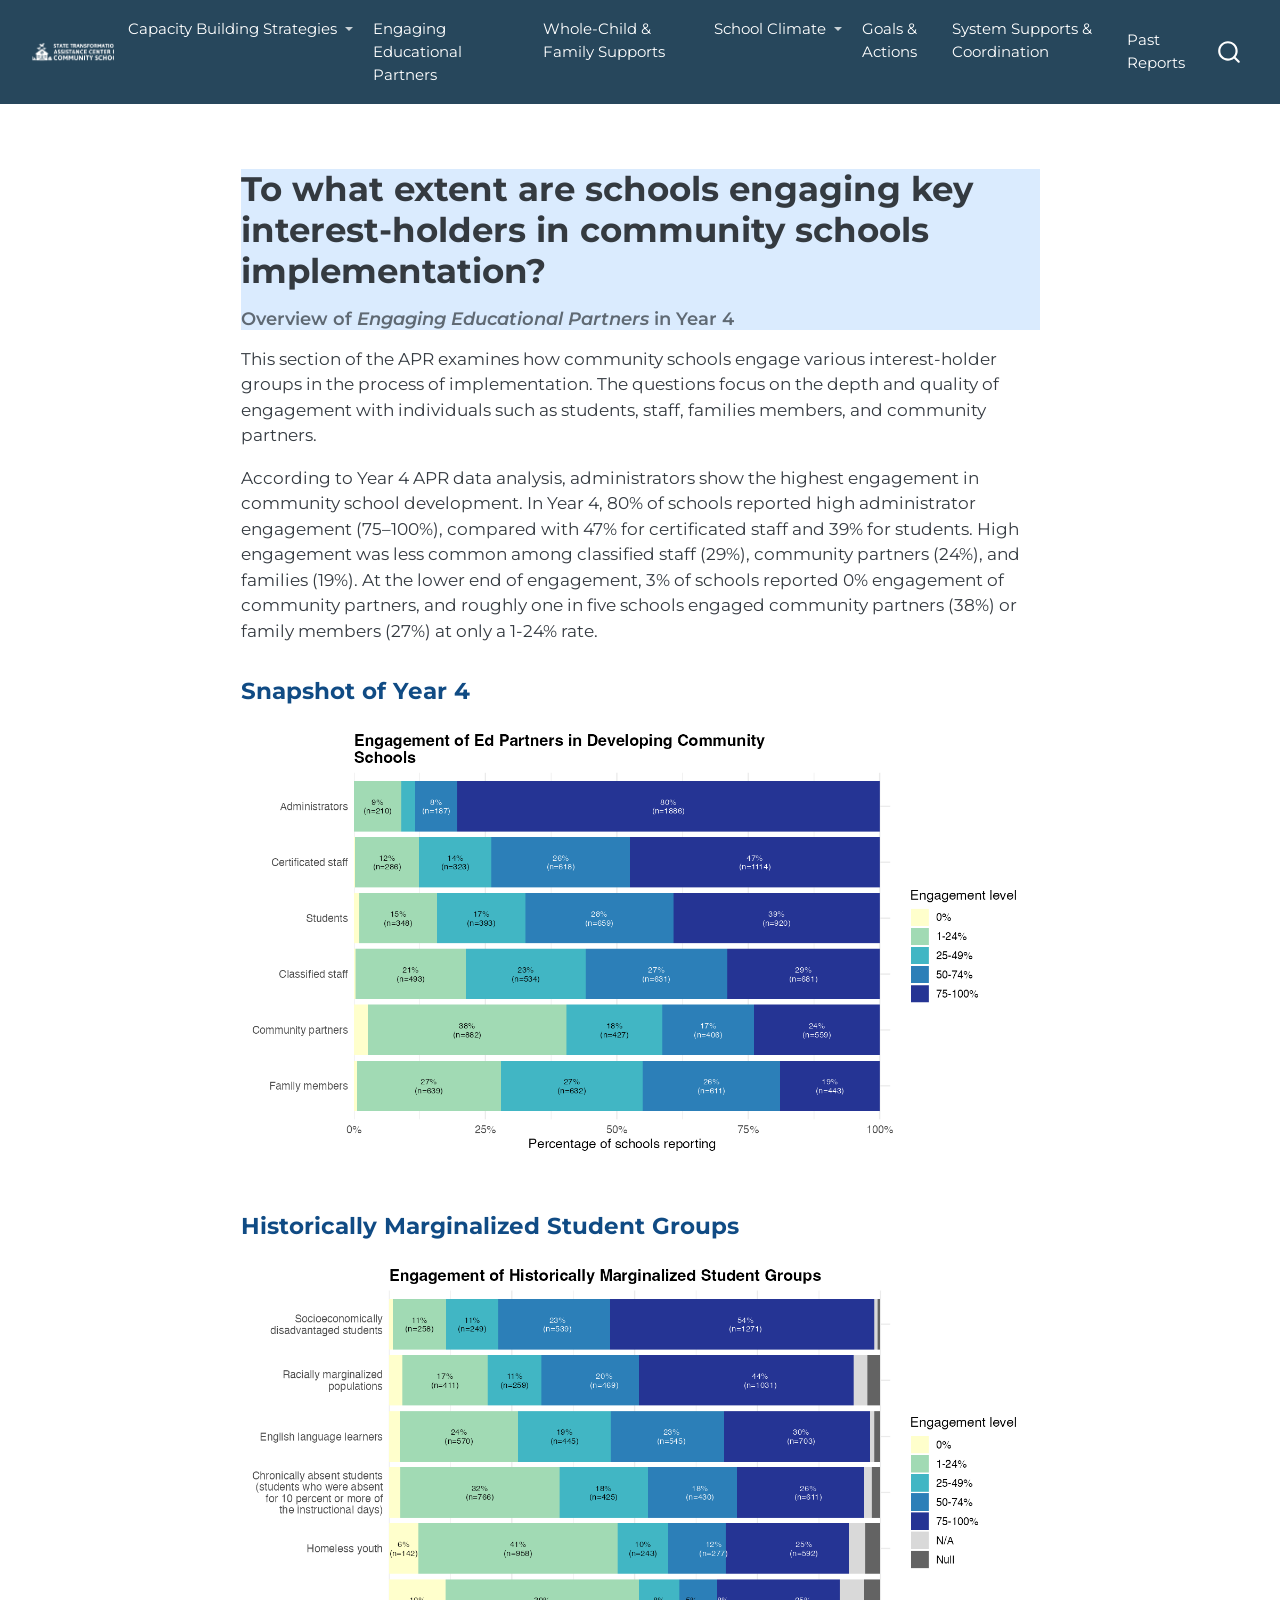
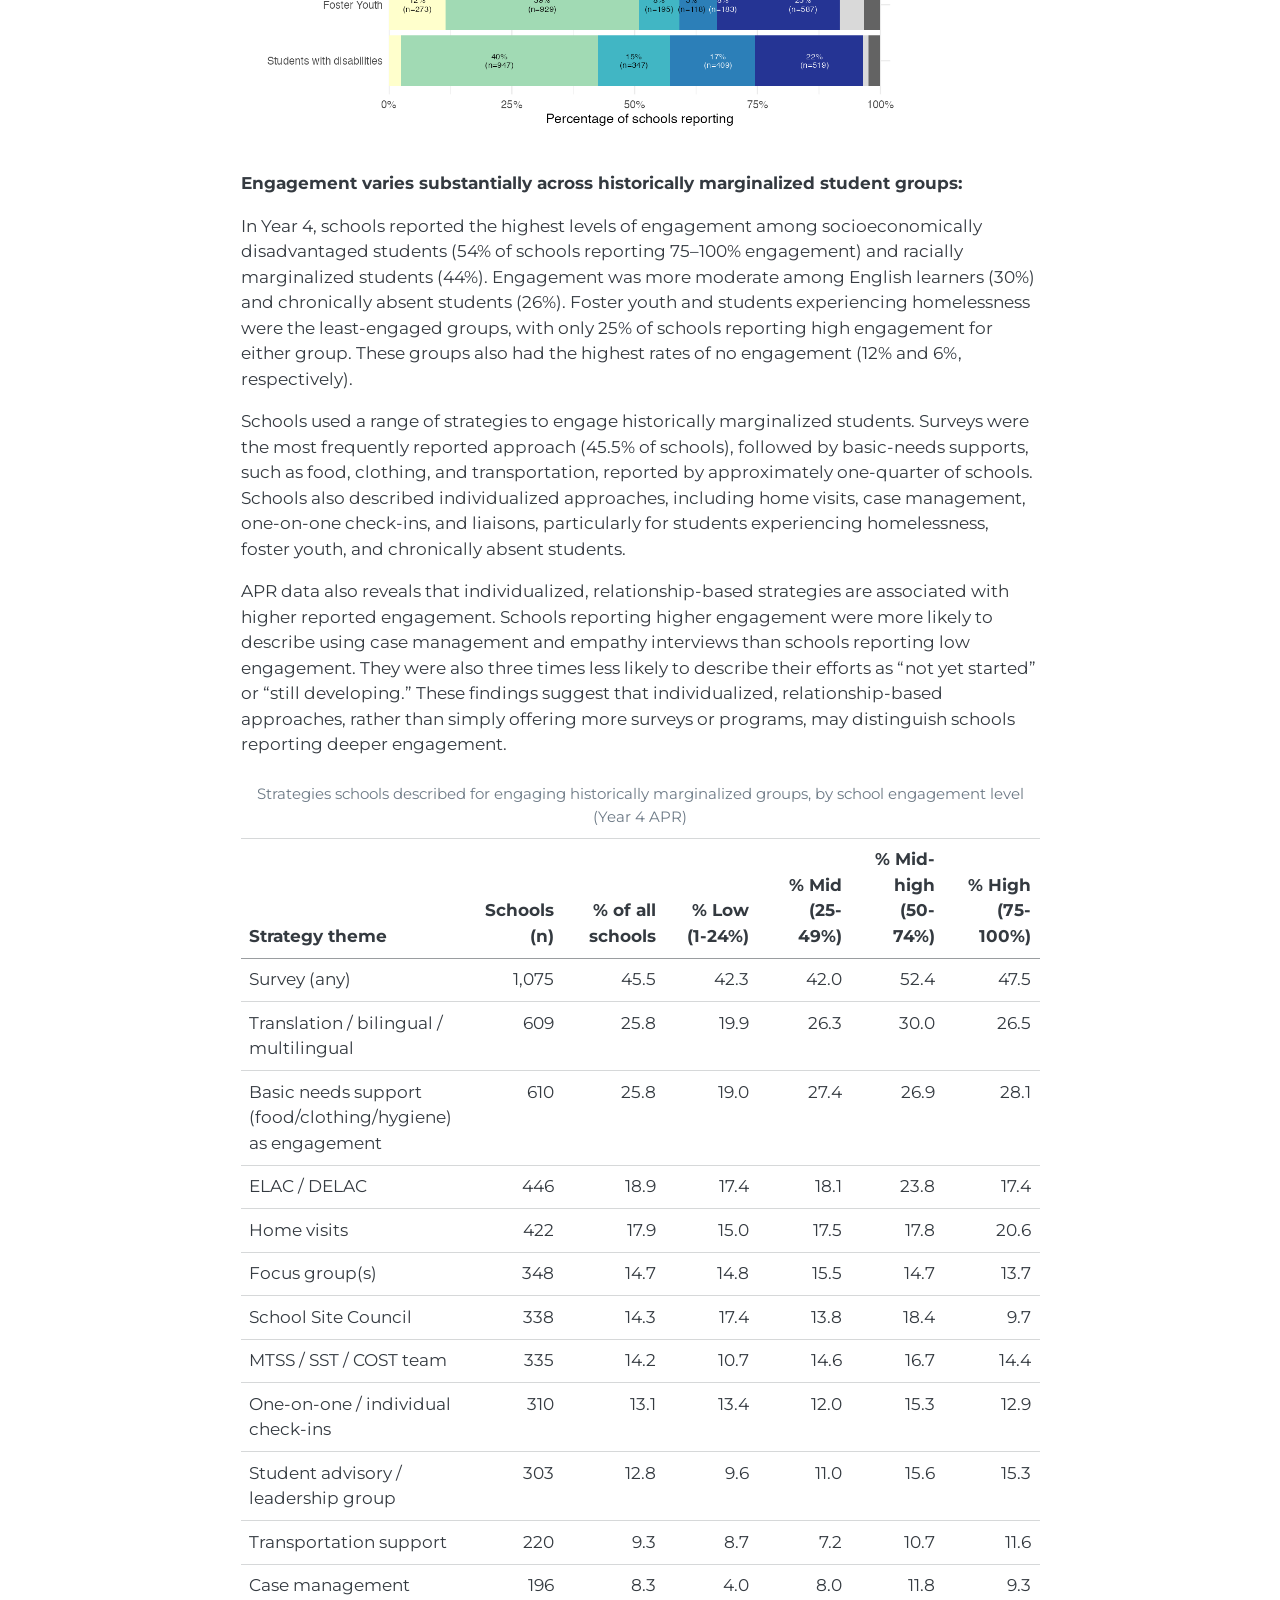
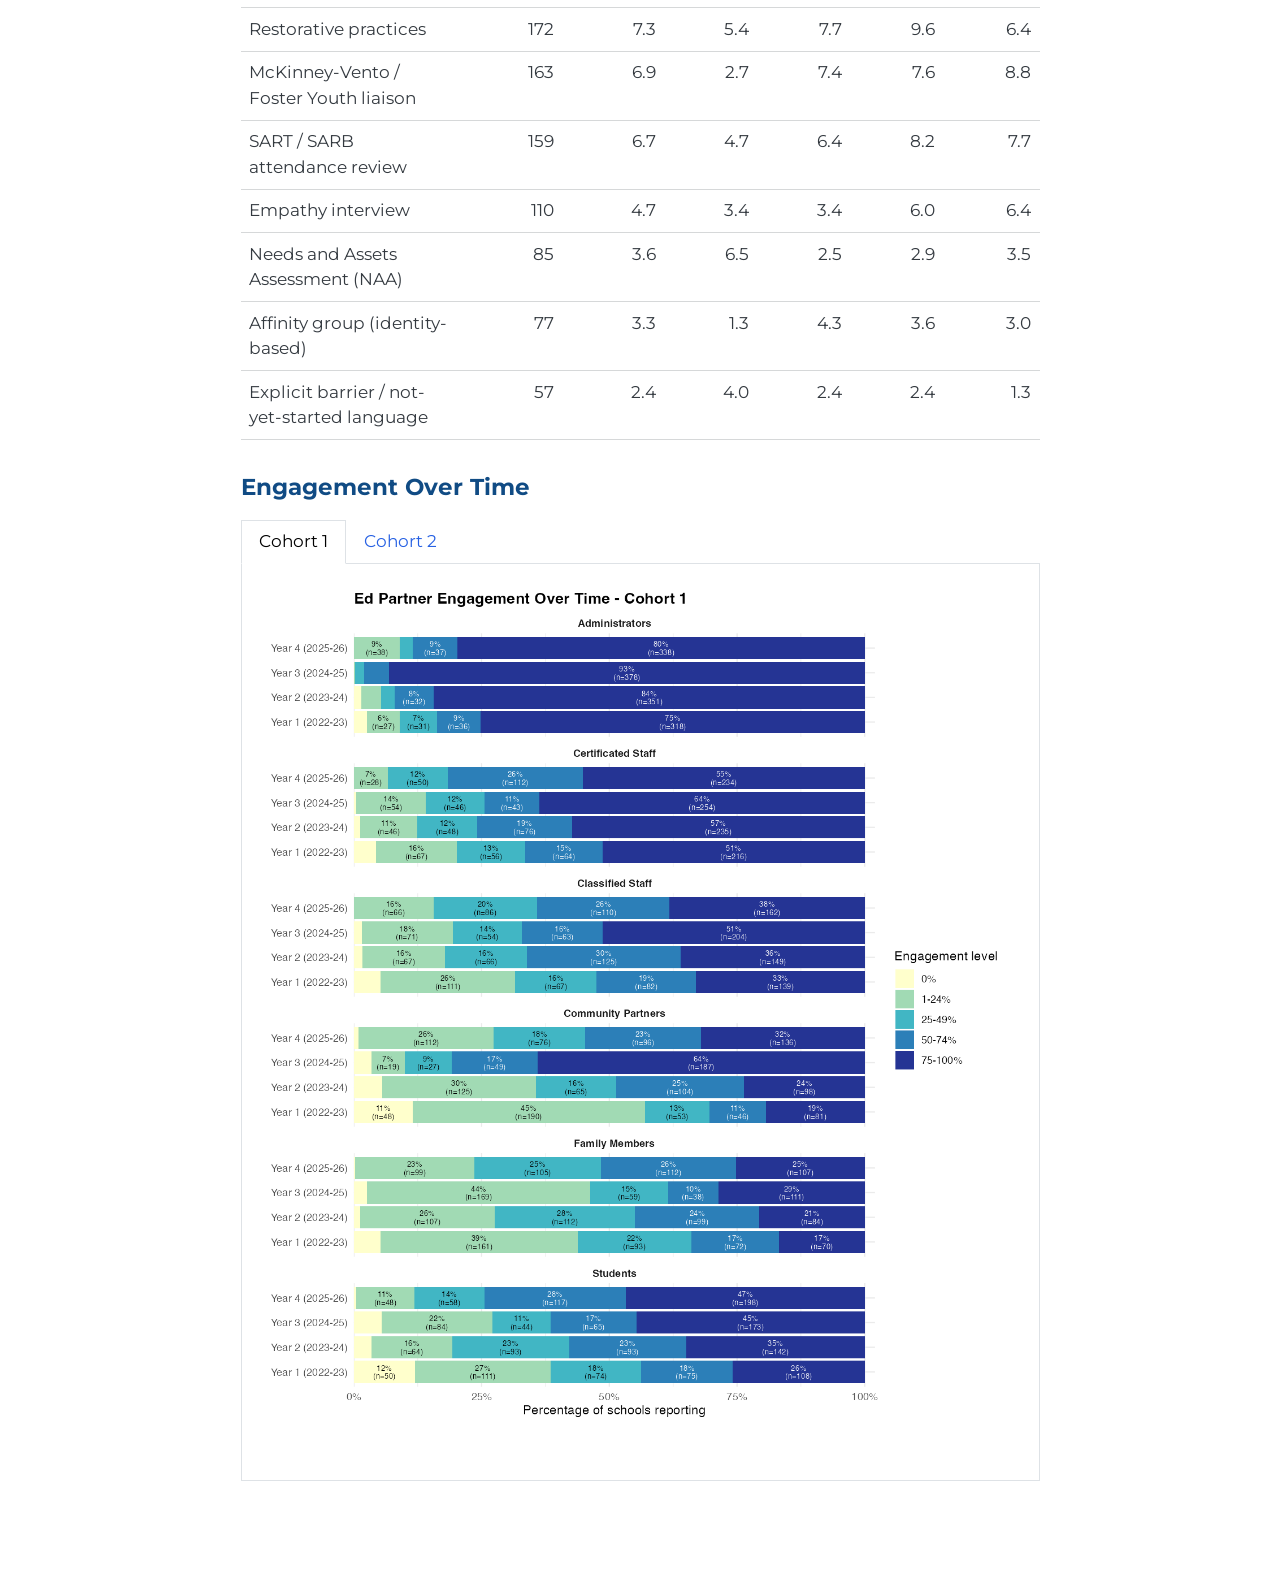
==== commit 95777fa5: "update fonts and format" ====
--- a/docs/Engaging Educational Partners.html
+++ b/docs/Engaging Educational Partners.html
@@ -173,17 +173,16 @@
 <p>This section of the APR examines how community schools engage various interest-holder groups in the process of implementation. The questions focus on the depth and quality of engagement with individuals such as students, staff, families members, and community partners.</p>
 <p>According to Year 4 APR data analysis, administrators show the highest engagement in community school development. In Year 4, 80% of schools reported high administrator engagement (75–100%), compared with 47% for certificated staff and 39% for students. High engagement was less common among classified staff (29%), community partners (24%), and families (19%). At the lower end of engagement, 3% of schools reported 0% engagement of community partners, and roughly one in five schools engaged community partners (38%) or family members (27%) at only a 1-24% rate.</p>
 <div class="tableauPlaceholder" id="viz1790879435020" style="position: relative"><noscript><a href="#"><img alt="Stacked_Years " src="https://public.tableau.com/static/images/En/Engage_Ed_Partners_AllYears/Stacked_Years/1_rss.png" style="border: none"></a></noscript><object class="tableauViz" style="display:none;"><param name="host_url" value="https%3A%2F%2Fpublic.tableau.com%2F"> <param name="embed_code_version" value="3"> <param name="site_root" value=""><param name="name" value="Engage_Ed_Partners_AllYears/Stacked_Years"><param name="tabs" value="no"><param name="toolbar" value="yes"><param name="static_image" value="https://public.tableau.com/static/images/En/Engage_Ed_Partners_AllYears/Stacked_Years/1.png"> <param name="animate_transition" value="yes"><param name="display_static_image" value="yes"><param name="display_spinner" value="yes"><param name="display_overlay" value="yes"><param name="display_count" value="yes"><param name="language" value="en-US"></object></div>                <script type="text/javascript">                    var divElement = document.getElementById('viz1790879435020');                    var vizElement = divElement.getElementsByTagName('object')[0];                    if ( divElement.offsetWidth > 800 ) { vizElement.style.width='1000px';vizElement.style.height='827px';} else if ( divElement.offsetWidth > 500 ) { vizElement.style.width='1000px';vizElement.style.height='827px';} else { vizElement.style.width='100%';vizElement.style.height='1527px';}                     var scriptElement = document.createElement('script');                    scriptElement.src = 'https://public.tableau.com/javascripts/api/viz_v1.js';                    vizElement.parentNode.insertBefore(scriptElement, vizElement);                </script>
-<section id="snapshot-of-year-4" class="level3 hero-banner">
-<h3 class="anchored" data-anchor-id="snapshot-of-year-4">Snapshot of Year 4</h3>
-</section>
+<section id="snapshot-of-year-4" class="level2">
+<h2 class="anchored" data-anchor-id="snapshot-of-year-4">Snapshot of Year 4</h2>
 <div class="quarto-figure quarto-figure-center">
 <figure class="figure">
 <p><img src="images/engaging-educational-partners/y4-snapshot.png" class="img-fluid quarto-figure quarto-figure-center figure-img"></p>
 </figure>
 </div>
-<section id="historically-marginalized-student-groups" class="level1 hero-banner">
-<h1>Historically Marginalized Student Groups</h1>
 </section>
+<section id="historically-marginalized-student-groups" class="level2">
+<h2 class="anchored" data-anchor-id="historically-marginalized-student-groups">Historically Marginalized Student Groups</h2>
 <div class="quarto-figure quarto-figure-center">
 <figure class="figure">
 <p><img src="images/engaging-educational-partners/y4-marginalized-groups.png" class="img-fluid quarto-figure quarto-figure-center figure-img"></p>
@@ -389,9 +388,9 @@
 </tr>
 </tbody>
 </table>
-<section id="engagement-over-time" class="level1 hero-banner">
-<h1>Engagement Over Time</h1>
 </section>
+<section id="engagement-over-time" class="level2">
+<h2 class="anchored" data-anchor-id="engagement-over-time">Engagement Over Time</h2>
 <div class="tabset-margin-container"></div><div class="panel-tabset">
 <ul class="nav nav-tabs" role="tablist"><li class="nav-item" role="presentation"><a class="nav-link active" id="tabset-1-1-tab" data-bs-toggle="tab" data-bs-target="#tabset-1-1" role="tab" aria-controls="tabset-1-1" aria-selected="true" href="">Cohort 1</a></li><li class="nav-item" role="presentation"><a class="nav-link" id="tabset-1-2-tab" data-bs-toggle="tab" data-bs-target="#tabset-1-2" role="tab" aria-controls="tabset-1-2" aria-selected="false" href="">Cohort 2</a></li></ul>
 <div class="tab-content">
@@ -413,6 +412,7 @@
 </div>
 
 
+</section>
 
 </main> <!-- /main -->
 <script id="quarto-html-after-body" type="application/javascript">
--- a/docs/styles.css
+++ b/docs/styles.css
@@ -220,3 +220,48 @@
 .hero-banner h2 {
   border-bottom: none !important;
 }
+
+/* ------------------------------------------------------------
+   Page headings -- consistent across all pages
+   (modeled on the home page and the Goals & Actions draft)
+   - Title block (blue band): question in dark gray, subtitle in gray
+   - Section headings: navy #104B84, bold, no underline rule
+   ------------------------------------------------------------ */
+:root {
+  --heading-navy: #104B84;
+  --heading-dark: #343a40;
+  --subtitle-gray: #5F6973;
+}
+
+/* Section headings in the page body */
+main.content h2 {
+  color: var(--heading-navy);
+  font-weight: 700;
+  font-size: 1.35rem;
+  border-bottom: none;
+  padding-bottom: 0;
+  margin-top: 2rem;
+}
+main.content h3 {
+  color: var(--heading-navy);
+  font-weight: 700;
+  font-size: 1.1rem;
+}
+main.content h4 {
+  color: var(--heading-navy);
+  font-weight: 600;
+  font-size: 1rem;
+}
+
+/* Title block: page question + subtitle */
+main.content .hero-banner h1 {
+  color: var(--heading-dark);
+  font-weight: 700;
+}
+main.content .hero-banner h2,
+main.content .hero-banner .hero-subtitle {
+  color: var(--subtitle-gray);
+  font-size: 1.05rem;
+  font-weight: 600;
+  margin-top: 0.25rem;
+}
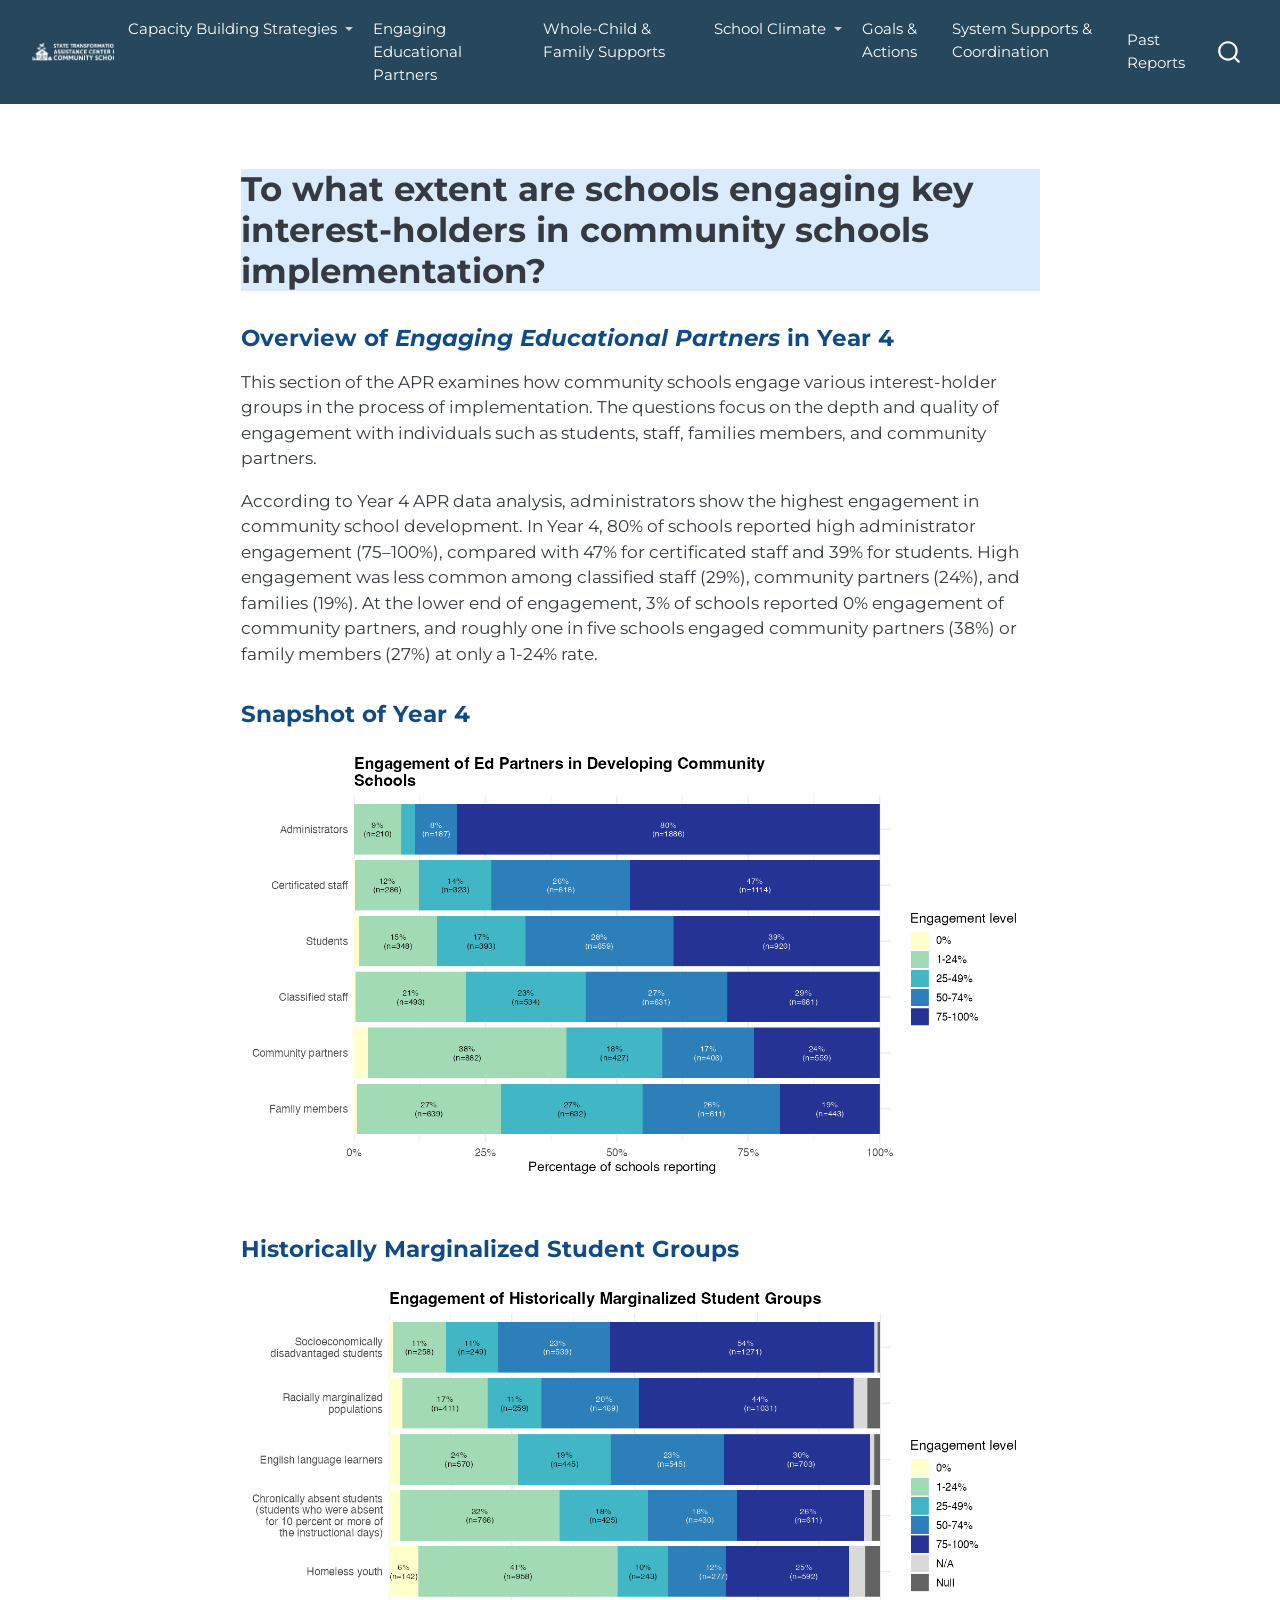
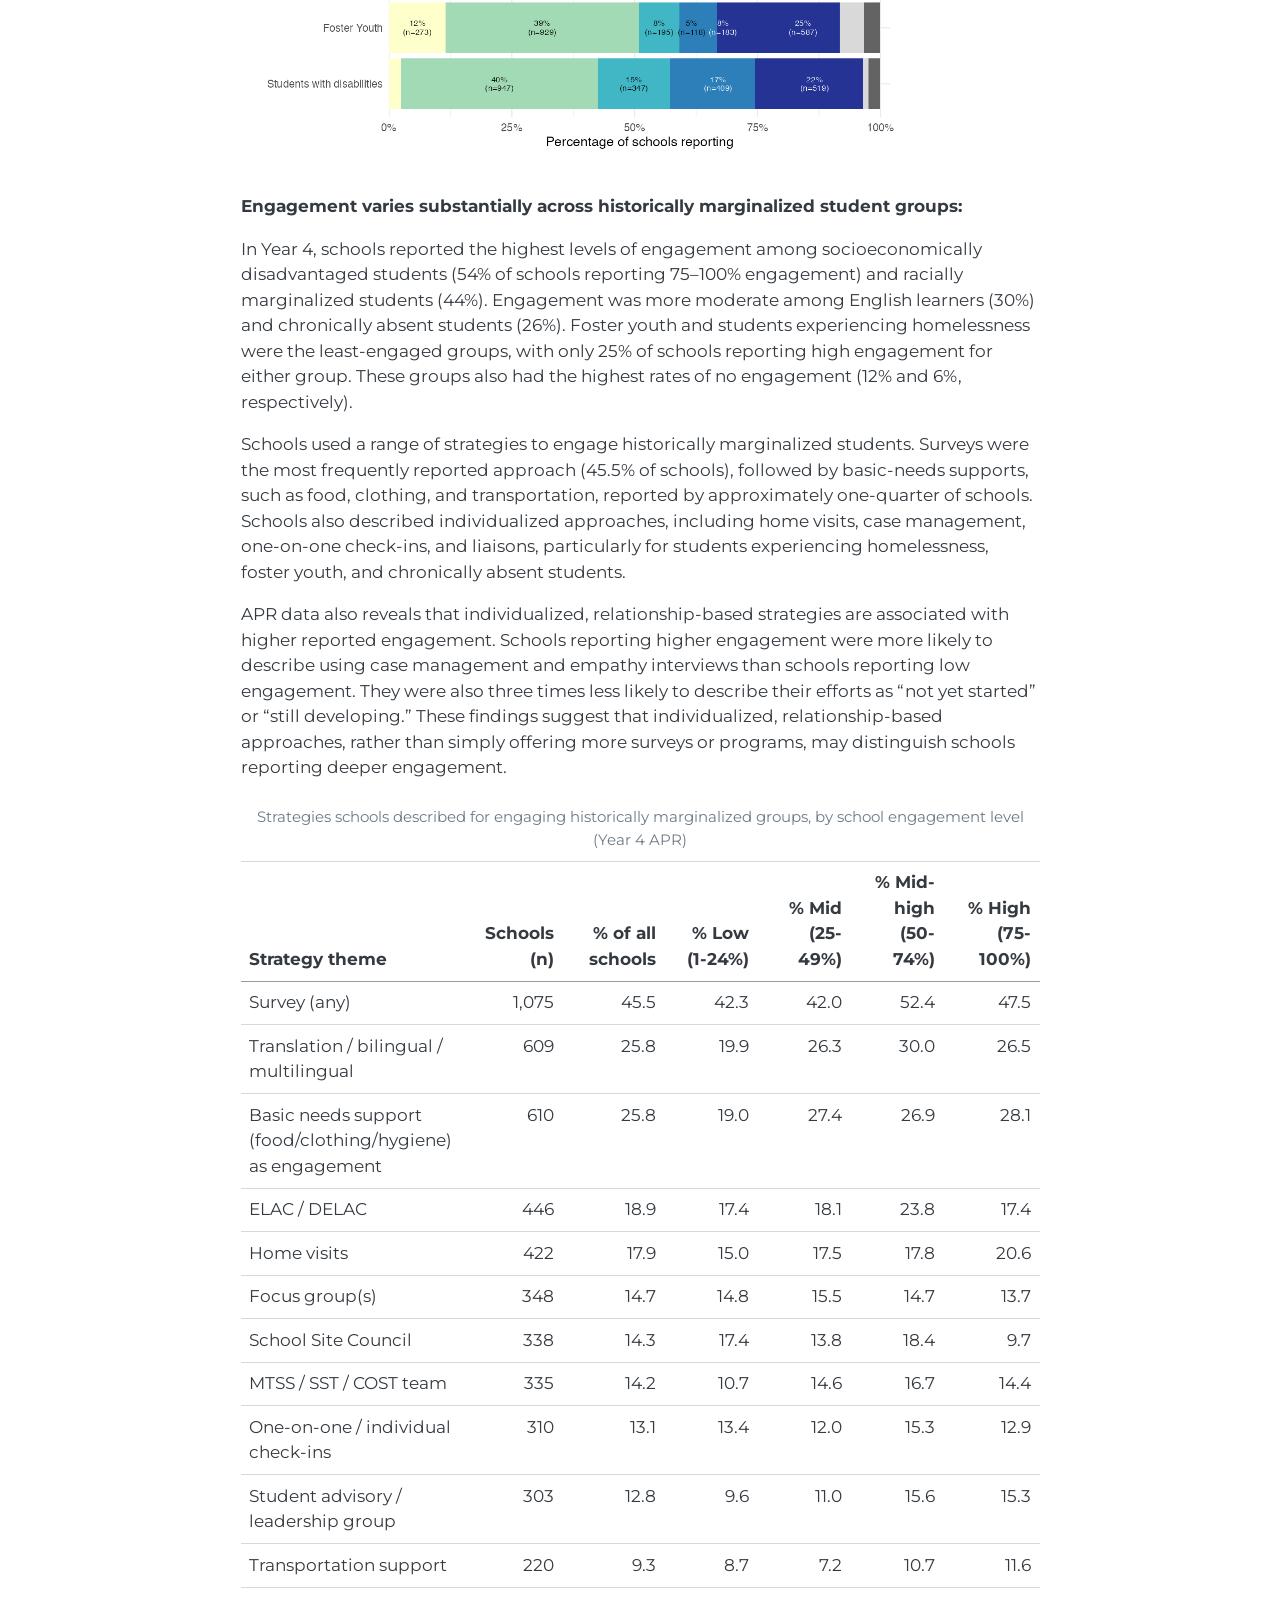
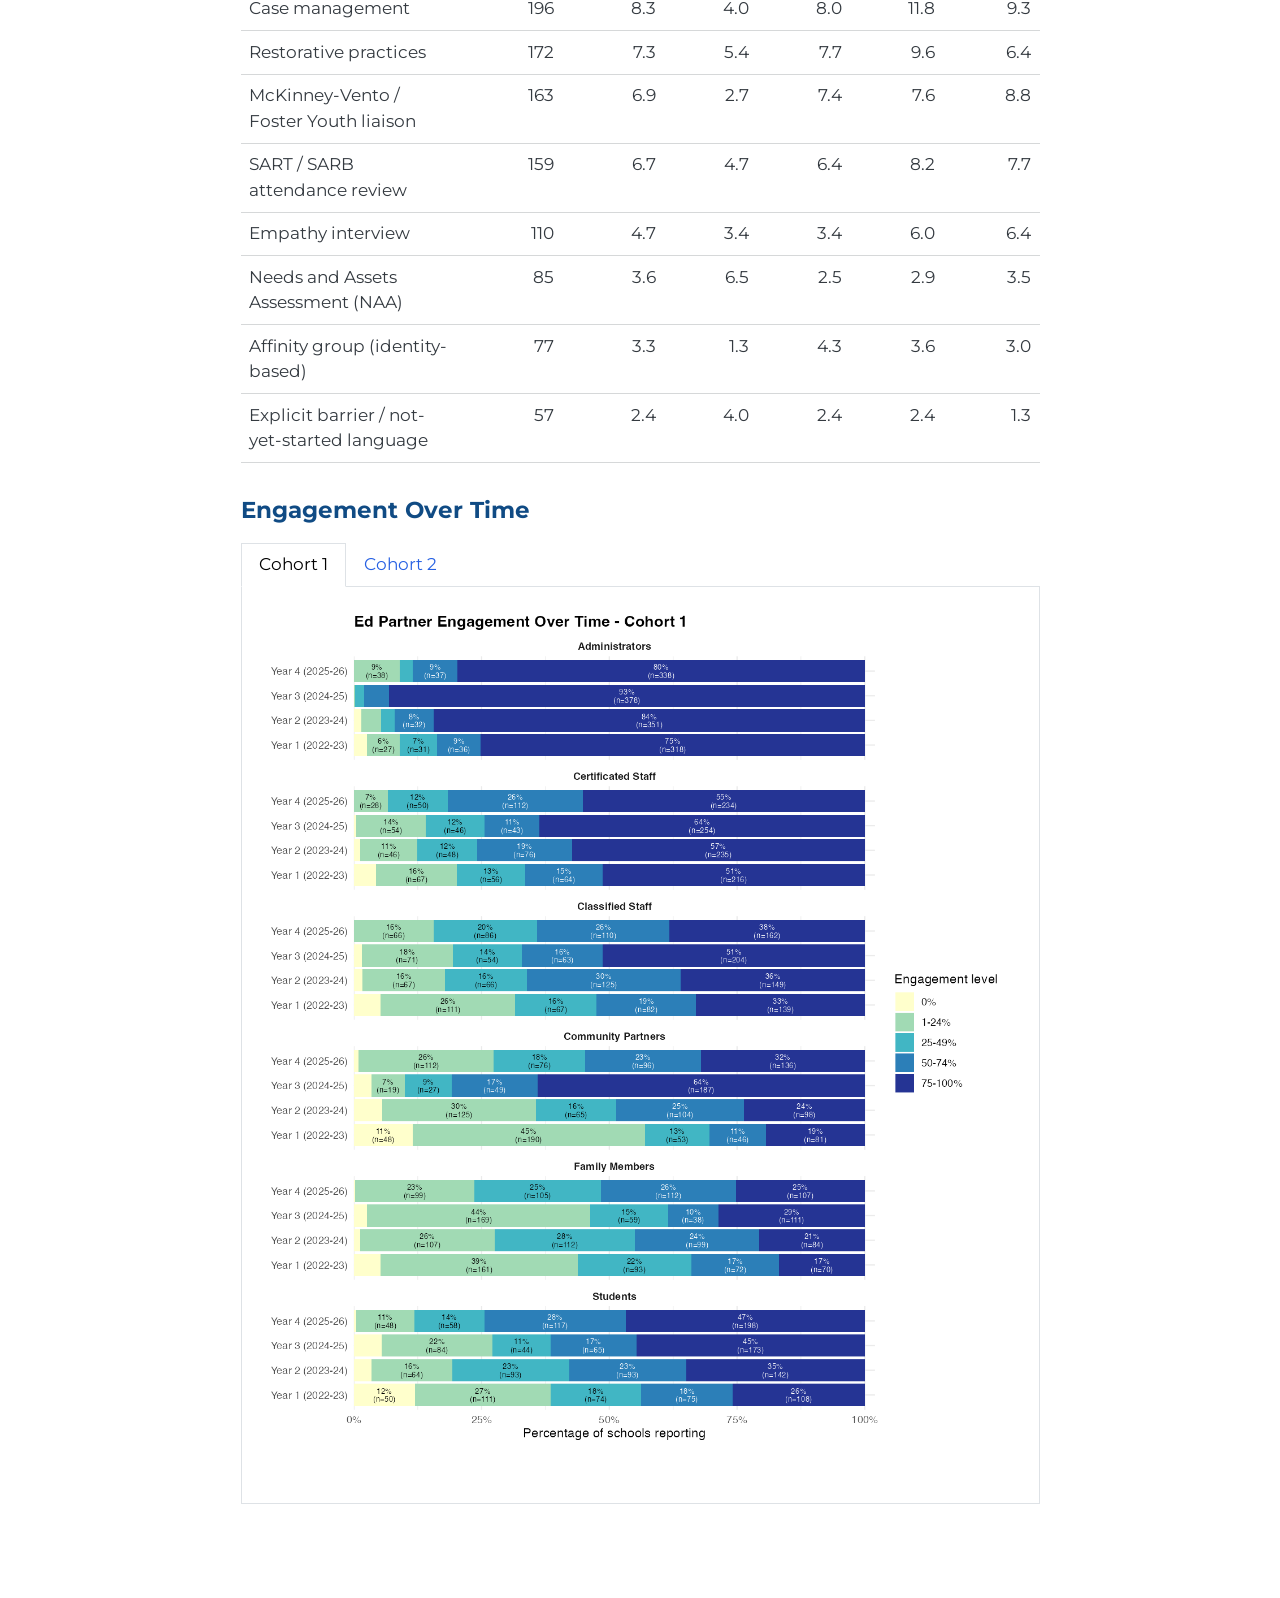
==== commit e8d89292: "update headings" ====
--- a/docs/Engaging Educational Partners.html
+++ b/docs/Engaging Educational Partners.html
@@ -166,13 +166,13 @@
 
 <section id="to-what-extent-are-schools-engaging-key-interest-holders-in-community-schools-implementation" class="level1 hero-banner">
 <h1>To what extent are schools engaging key interest-holders in community schools implementation?</h1>
+</section>
 <section id="overview-of-engaging-educational-partners-in-year-4" class="level2">
 <h2 class="anchored" data-anchor-id="overview-of-engaging-educational-partners-in-year-4">Overview of <em>Engaging Educational Partners</em> in Year 4</h2>
-</section>
-</section>
 <p>This section of the APR examines how community schools engage various interest-holder groups in the process of implementation. The questions focus on the depth and quality of engagement with individuals such as students, staff, families members, and community partners.</p>
 <p>According to Year 4 APR data analysis, administrators show the highest engagement in community school development. In Year 4, 80% of schools reported high administrator engagement (75–100%), compared with 47% for certificated staff and 39% for students. High engagement was less common among classified staff (29%), community partners (24%), and families (19%). At the lower end of engagement, 3% of schools reported 0% engagement of community partners, and roughly one in five schools engaged community partners (38%) or family members (27%) at only a 1-24% rate.</p>
 <div class="tableauPlaceholder" id="viz1790879435020" style="position: relative"><noscript><a href="#"><img alt="Stacked_Years " src="https://public.tableau.com/static/images/En/Engage_Ed_Partners_AllYears/Stacked_Years/1_rss.png" style="border: none"></a></noscript><object class="tableauViz" style="display:none;"><param name="host_url" value="https%3A%2F%2Fpublic.tableau.com%2F"> <param name="embed_code_version" value="3"> <param name="site_root" value=""><param name="name" value="Engage_Ed_Partners_AllYears/Stacked_Years"><param name="tabs" value="no"><param name="toolbar" value="yes"><param name="static_image" value="https://public.tableau.com/static/images/En/Engage_Ed_Partners_AllYears/Stacked_Years/1.png"> <param name="animate_transition" value="yes"><param name="display_static_image" value="yes"><param name="display_spinner" value="yes"><param name="display_overlay" value="yes"><param name="display_count" value="yes"><param name="language" value="en-US"></object></div>                <script type="text/javascript">                    var divElement = document.getElementById('viz1790879435020');                    var vizElement = divElement.getElementsByTagName('object')[0];                    if ( divElement.offsetWidth > 800 ) { vizElement.style.width='1000px';vizElement.style.height='827px';} else if ( divElement.offsetWidth > 500 ) { vizElement.style.width='1000px';vizElement.style.height='827px';} else { vizElement.style.width='100%';vizElement.style.height='1527px';}                     var scriptElement = document.createElement('script');                    scriptElement.src = 'https://public.tableau.com/javascripts/api/viz_v1.js';                    vizElement.parentNode.insertBefore(scriptElement, vizElement);                </script>
+</section>
 <section id="snapshot-of-year-4" class="level2">
 <h2 class="anchored" data-anchor-id="snapshot-of-year-4">Snapshot of Year 4</h2>
 <div class="quarto-figure quarto-figure-center">
--- a/docs/styles.css
+++ b/docs/styles.css
@@ -265,3 +265,10 @@
   font-weight: 600;
   margin-top: 0.25rem;
 }
+
+/* Side column (e.g., "Resources"): headings in black, not navy */
+main.content .column-margin h2,
+main.content .column-margin h3,
+main.content .column-margin h4 {
+  color: #000000;
+}
